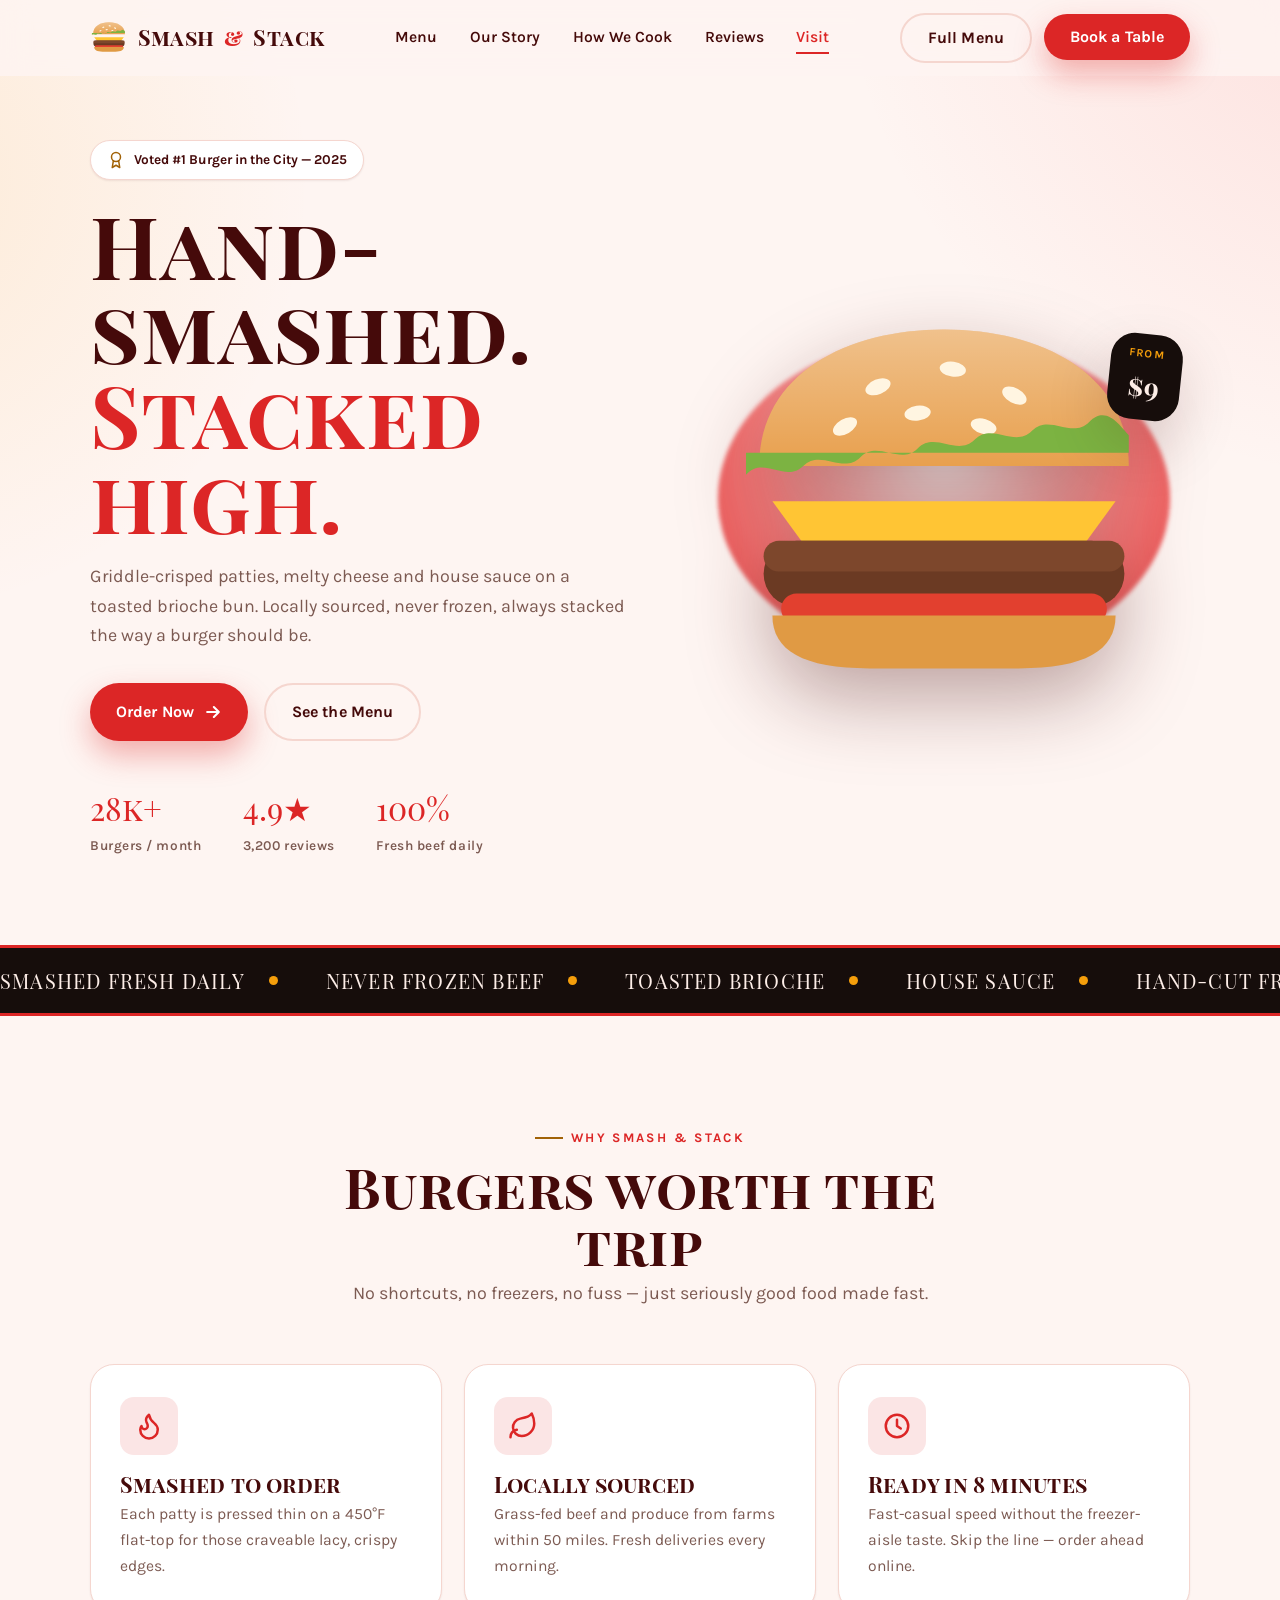
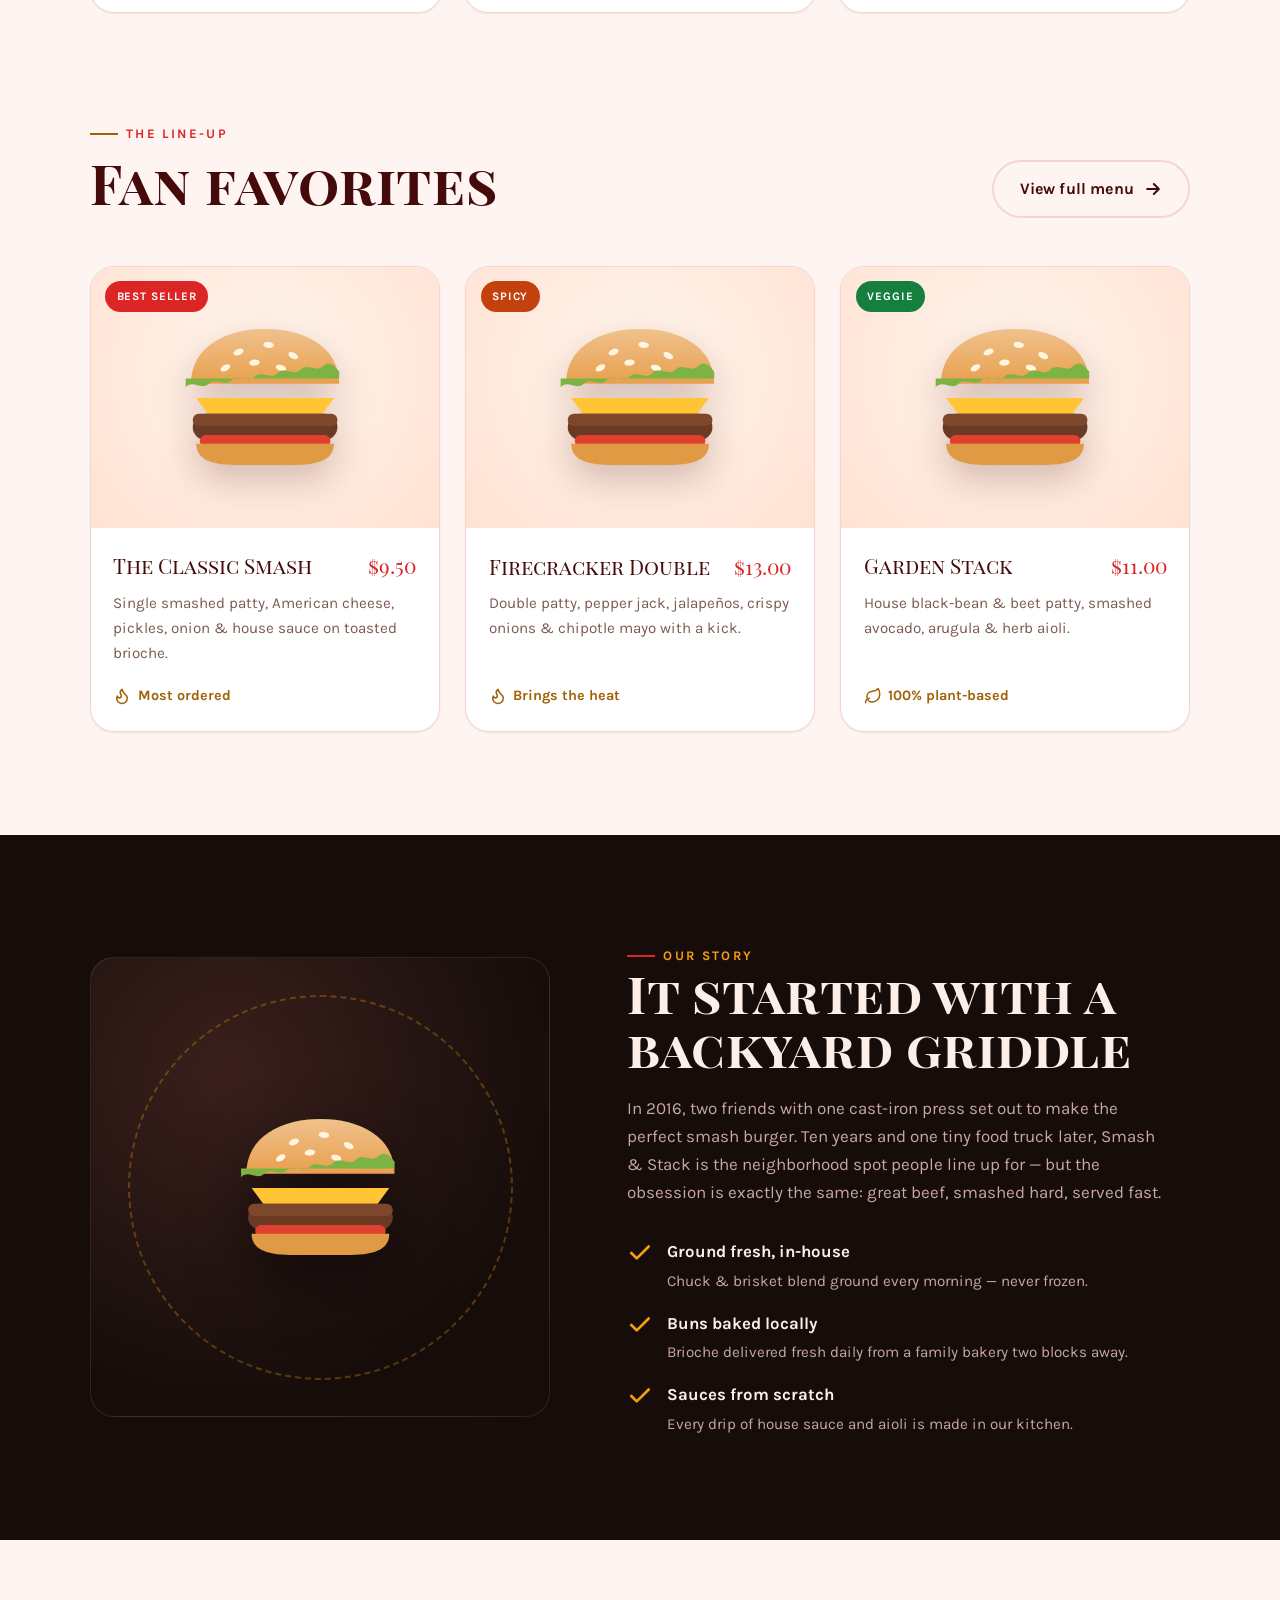
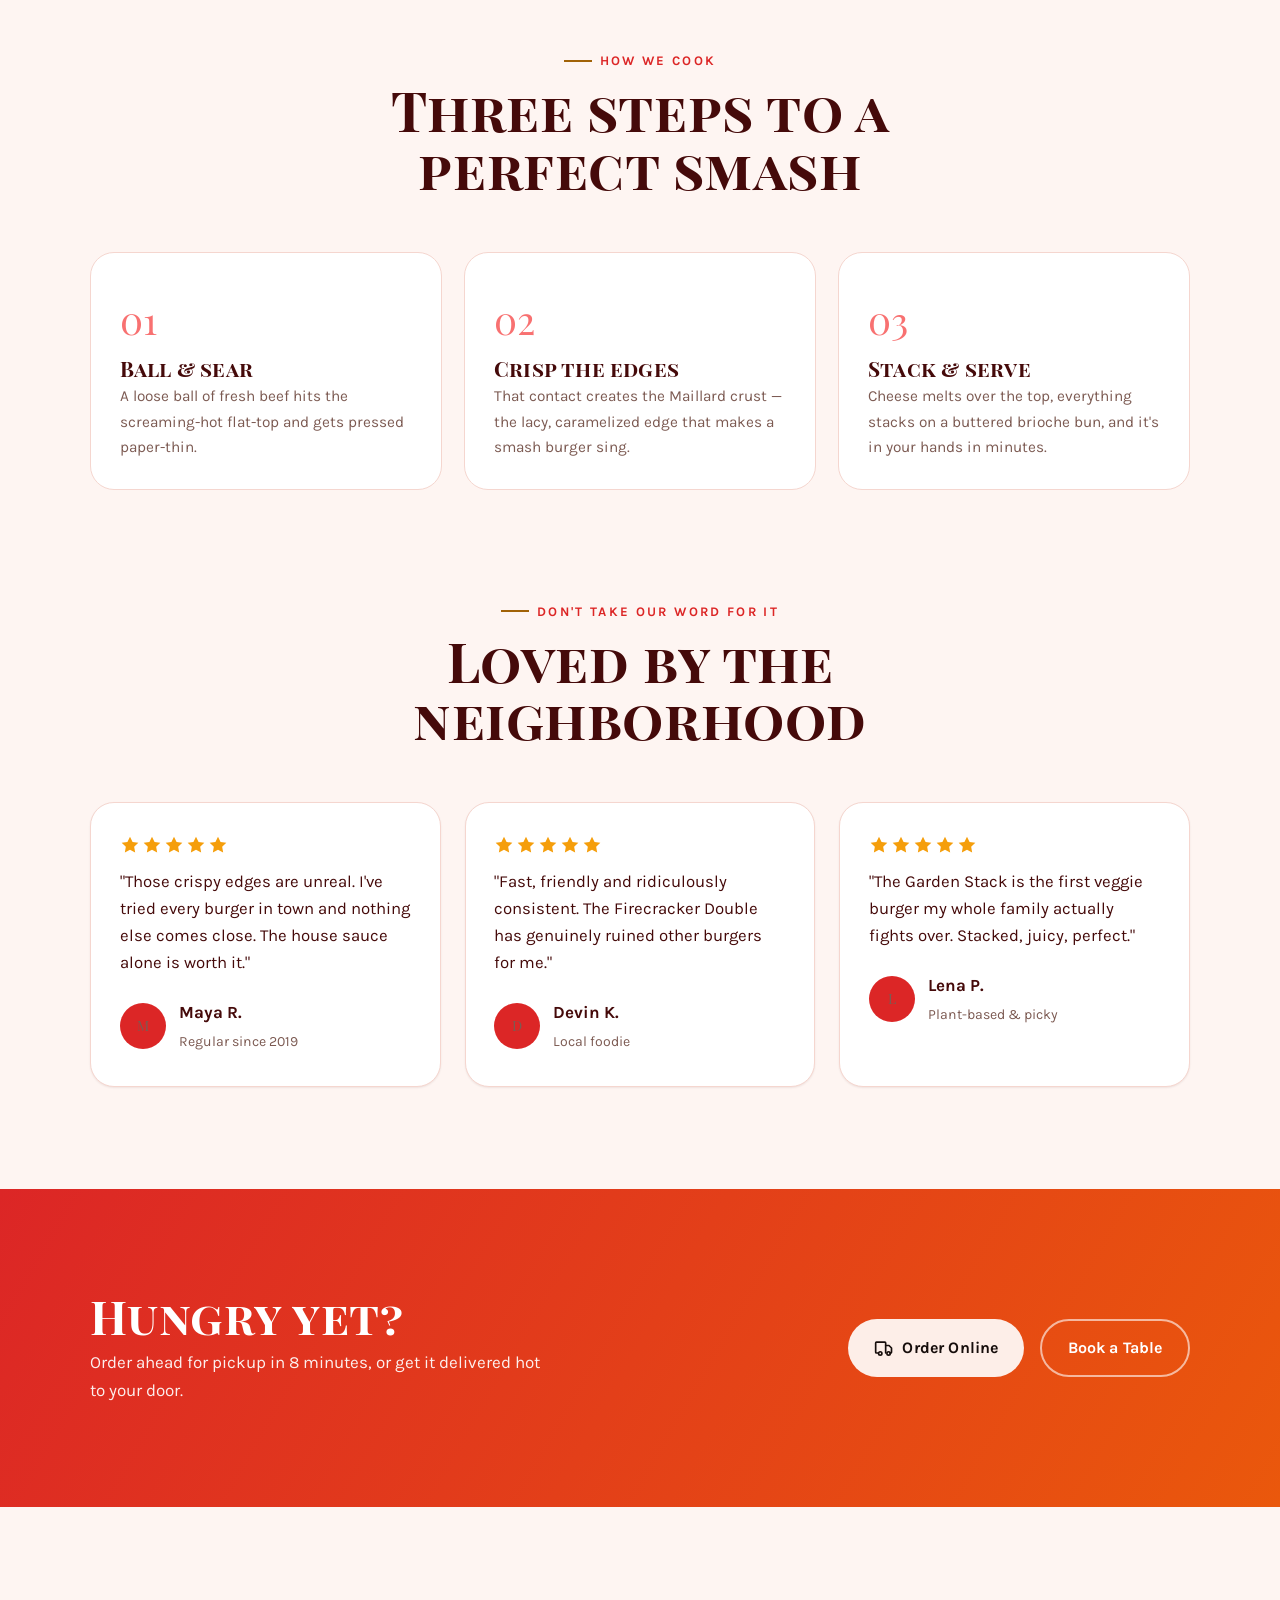
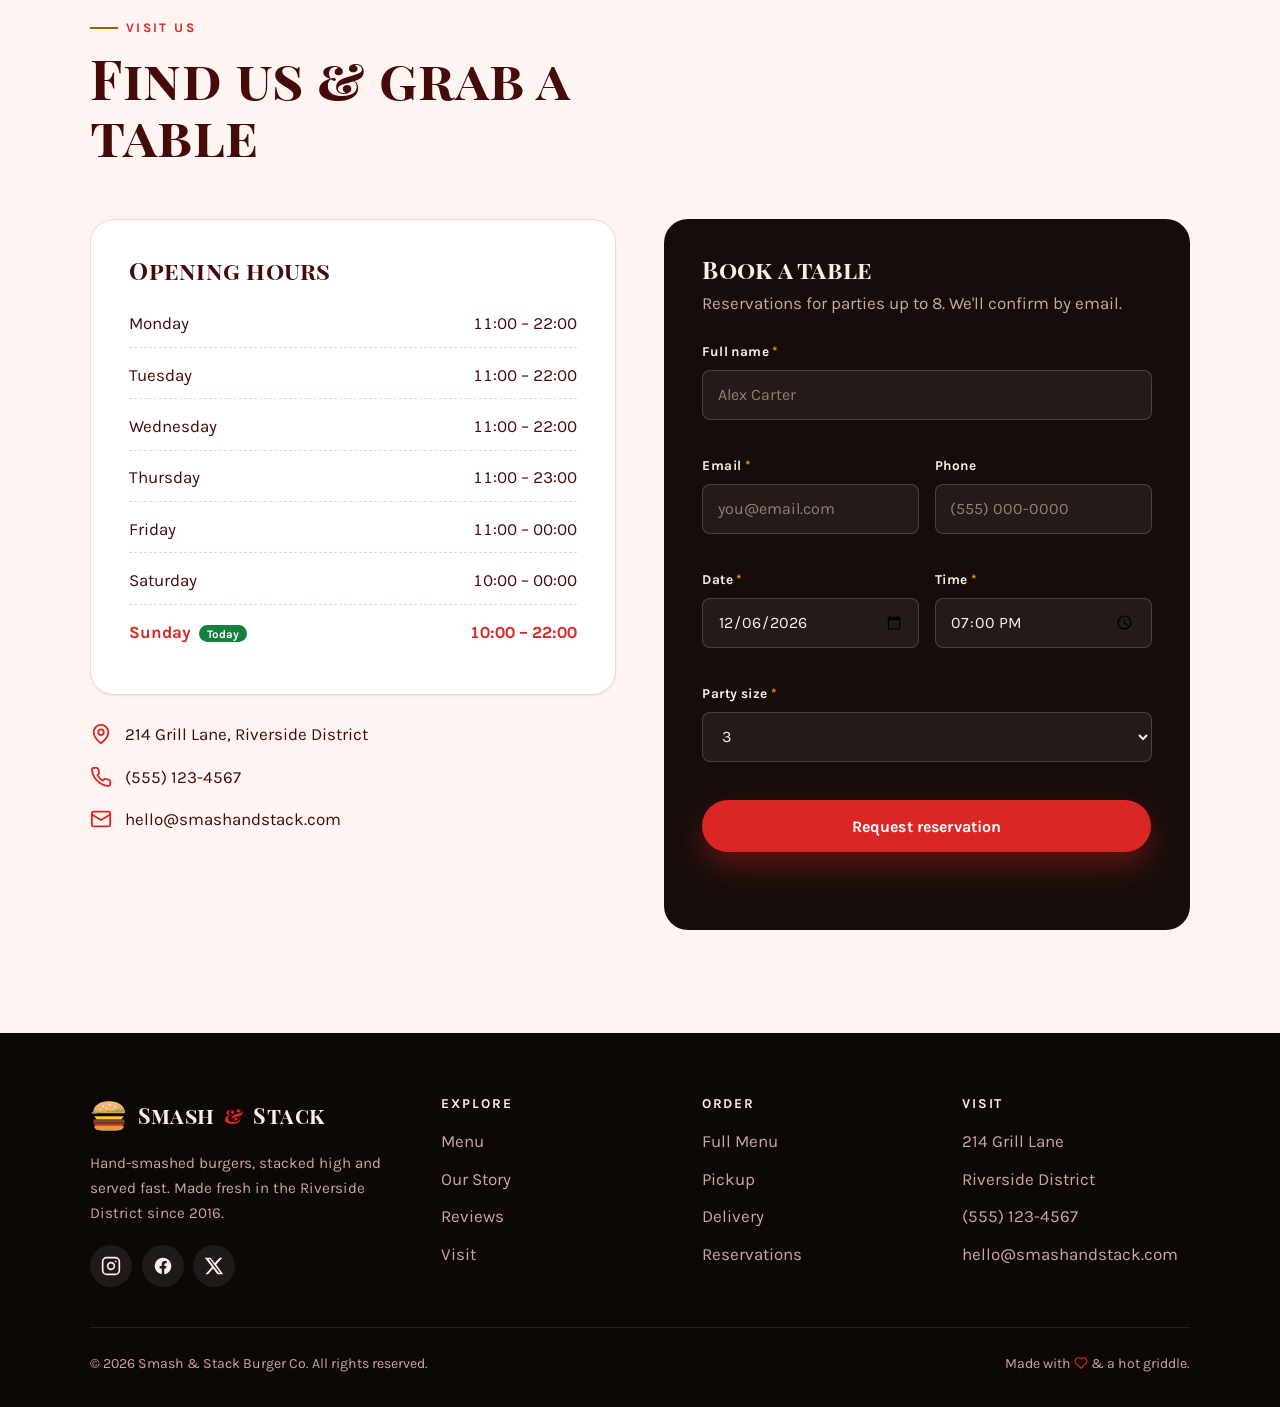
==== index.html @ be22cd57 "deploy: 50b5c3b56fbae78ab4d9f9029c4f235a168f4bf8" ====
<!DOCTYPE html>
<html lang="en">
<head>
  <meta charset="UTF-8" />
  <meta name="viewport" content="width=device-width, initial-scale=1" />
  <title>Smash &amp; Stack — Hand-Smashed Burgers</title>
  <meta name="description" content="Smash &amp; Stack serves hand-smashed, locally-sourced burgers with crispy edges and stacked-high flavor. Dine in, take out, or order online." />
  <meta name="theme-color" content="#dc2626" />

  <!-- Fonts -->
  <link rel="preconnect" href="https://fonts.googleapis.com" />
  <link rel="preconnect" href="https://fonts.gstatic.com" crossorigin />
  <link href="https://fonts.googleapis.com/css2?family=Karla:wght@300;400;500;600;700&family=Playfair+Display+SC:wght@400;700&display=swap" rel="stylesheet" />

  <link rel="stylesheet" href="css/styles.css" />
  <link rel="icon" href="assets/favicon.svg" type="image/svg+xml" />
</head>
<body>
  <a href="#main" class="btn btn-primary" style="position:absolute;left:-999px;top:0;z-index:200" onfocus="this.style.left='1rem';this.style.top='0.5rem'" onblur="this.style.left='-999px'">Skip to content</a>

  <!-- ============================ SVG SPRITE ========================== -->
  <svg width="0" height="0" style="position:absolute" aria-hidden="true" focusable="false">
    <defs>
      <!-- Burger illustration -->
      <symbol id="ic-burger" viewBox="0 0 200 170">
        <!-- top bun -->
        <path d="M16 70 C16 28 56 8 100 8 C144 8 184 28 184 70 Z" fill="#e8a04e"/>
        <path d="M16 70 C16 28 56 8 100 8 C144 8 184 28 184 70 Z" fill="url(#bunShine)" opacity=".5"/>
        <!-- sesame -->
        <g fill="#fff5e1">
          <ellipse cx="70" cy="34" rx="6" ry="3.4" transform="rotate(-22 70 34)"/>
          <ellipse cx="104" cy="26" rx="6" ry="3.4" transform="rotate(8 104 26)"/>
          <ellipse cx="132" cy="38" rx="6" ry="3.4" transform="rotate(28 132 38)"/>
          <ellipse cx="88" cy="46" rx="6" ry="3.4" transform="rotate(-8 88 46)"/>
          <ellipse cx="118" cy="52" rx="6" ry="3.4" transform="rotate(16 118 52)"/>
          <ellipse cx="55" cy="52" rx="6" ry="3.4" transform="rotate(-30 55 52)"/>
        </g>
        <!-- lettuce -->
        <path d="M10 74c8-9 18 4 26-4s18 4 26-4 18 4 26-4 18 4 26-4 18 4 26-4 18 4 26-4 14 2 18 6v8H10Z" fill="#7cb342"/>
        <!-- cheese -->
        <path d="M22 86h156l-16 22c-3 4-7 6-12 6H50c-5 0-9-2-12-6Z" fill="#ffc534"/>
        <path d="M40 110l10 16M150 110l-8 14M96 112l2 16" stroke="#f5a623" stroke-width="3" stroke-linecap="round" fill="none" opacity=".55"/>
        <!-- patty -->
        <rect x="18" y="104" width="164" height="30" rx="15" fill="#6b3a23"/>
        <rect x="18" y="104" width="164" height="14" rx="7" fill="#7d472c"/>
        <!-- tomato -->
        <rect x="26" y="128" width="148" height="14" rx="7" fill="#e2402f"/>
        <!-- bottom bun -->
        <path d="M22 138h156c0 16-14 24-44 24H66c-30 0-44-8-44-24Z" fill="#e09a44"/>
      </symbol>

      <linearGradient id="bunShine" x1="0" y1="0" x2="0" y2="1">
        <stop offset="0" stop-color="#fff" stop-opacity=".7"/>
        <stop offset="1" stop-color="#fff" stop-opacity="0"/>
      </linearGradient>

      <!-- Icons (stroke, 24px) -->
      <symbol id="i-flame" viewBox="0 0 24 24" fill="none" stroke="currentColor" stroke-width="2" stroke-linecap="round" stroke-linejoin="round"><path d="M8.5 14.5A2.5 2.5 0 0 0 11 12c0-1.38-.5-2-1-3-1.072-2.143-.224-4.054 2-6 .5 2.5 2 4.9 4 6.5 2 1.6 3 3.5 3 5.5a7 7 0 1 1-14 0c0-1.153.433-2.294 1-3a2.5 2.5 0 0 0 2.5 2.5z"/></symbol>
      <symbol id="i-leaf" viewBox="0 0 24 24" fill="none" stroke="currentColor" stroke-width="2" stroke-linecap="round" stroke-linejoin="round"><path d="M11 20A7 7 0 0 1 9.8 6.1C15.5 5 17 4.48 19 2c1 2 2 4.18 2 8 0 5.5-4.78 10-10 10Z"/><path d="M2 21c0-3 1.85-5.36 5.08-6"/></symbol>
      <symbol id="i-clock" viewBox="0 0 24 24" fill="none" stroke="currentColor" stroke-width="2" stroke-linecap="round" stroke-linejoin="round"><circle cx="12" cy="12" r="9"/><path d="M12 7v5l3 2"/></symbol>
      <symbol id="i-truck" viewBox="0 0 24 24" fill="none" stroke="currentColor" stroke-width="2" stroke-linecap="round" stroke-linejoin="round"><path d="M14 18V6a1 1 0 0 0-1-1H3a1 1 0 0 0-1 1v11a1 1 0 0 0 1 1h2"/><path d="M14 9h4l3 3v5a1 1 0 0 1-1 1h-1"/><circle cx="7.5" cy="18.5" r="2"/><circle cx="17.5" cy="18.5" r="2"/></symbol>
      <symbol id="i-star" viewBox="0 0 24 24" fill="currentColor"><path d="m12 2 3.09 6.26L22 9.27l-5 4.87 1.18 6.88L12 17.77l-6.18 3.25L7 14.14 2 9.27l6.91-1.01z"/></symbol>
      <symbol id="i-check" viewBox="0 0 24 24" fill="none" stroke="currentColor" stroke-width="2.5" stroke-linecap="round" stroke-linejoin="round"><path d="M20 6 9 17l-5-5"/></symbol>
      <symbol id="i-arrow" viewBox="0 0 24 24" fill="none" stroke="currentColor" stroke-width="2.5" stroke-linecap="round" stroke-linejoin="round"><path d="M5 12h14M13 6l6 6-6 6"/></symbol>
      <symbol id="i-pin" viewBox="0 0 24 24" fill="none" stroke="currentColor" stroke-width="2" stroke-linecap="round" stroke-linejoin="round"><path d="M20 10c0 6-8 12-8 12s-8-6-8-12a8 8 0 0 1 16 0Z"/><circle cx="12" cy="10" r="3"/></symbol>
      <symbol id="i-phone" viewBox="0 0 24 24" fill="none" stroke="currentColor" stroke-width="2" stroke-linecap="round" stroke-linejoin="round"><path d="M22 16.92v3a2 2 0 0 1-2.18 2 19.79 19.79 0 0 1-8.63-3.07 19.5 19.5 0 0 1-6-6 19.79 19.79 0 0 1-3.07-8.67A2 2 0 0 1 4.11 2h3a2 2 0 0 1 2 1.72c.13.96.36 1.9.7 2.81a2 2 0 0 1-.45 2.11L8.09 9.91a16 16 0 0 0 6 6l1.27-1.27a2 2 0 0 1 2.11-.45c.91.34 1.85.57 2.81.7A2 2 0 0 1 22 16.92Z"/></symbol>
      <symbol id="i-mail" viewBox="0 0 24 24" fill="none" stroke="currentColor" stroke-width="2" stroke-linecap="round" stroke-linejoin="round"><rect x="2" y="4" width="20" height="16" rx="2"/><path d="m22 7-10 6L2 7"/></symbol>
      <symbol id="i-menu" viewBox="0 0 24 24" fill="none" stroke="currentColor" stroke-width="2.2" stroke-linecap="round"><path d="M4 6h16M4 12h16M4 18h16"/></symbol>
      <symbol id="i-close" viewBox="0 0 24 24" fill="none" stroke="currentColor" stroke-width="2.2" stroke-linecap="round"><path d="M6 6l12 12M18 6 6 18"/></symbol>
      <symbol id="i-award" viewBox="0 0 24 24" fill="none" stroke="currentColor" stroke-width="2" stroke-linecap="round" stroke-linejoin="round"><circle cx="12" cy="8" r="6"/><path d="M15.477 12.89 17 22l-5-3-5 3 1.523-9.11"/></symbol>
      <symbol id="i-heart" viewBox="0 0 24 24" fill="none" stroke="currentColor" stroke-width="2" stroke-linecap="round" stroke-linejoin="round"><path d="M19 14c1.49-1.46 3-3.21 3-5.5A5.5 5.5 0 0 0 16.5 3c-1.76 0-3 .5-4.5 2-1.5-1.5-2.74-2-4.5-2A5.5 5.5 0 0 0 2 8.5c0 2.3 1.5 4.05 3 5.5l7 7Z"/></symbol>
      <symbol id="i-ig" viewBox="0 0 24 24" fill="none" stroke="currentColor" stroke-width="2" stroke-linecap="round" stroke-linejoin="round"><rect x="2" y="2" width="20" height="20" rx="5"/><circle cx="12" cy="12" r="4"/><path d="M17.5 6.5h.01"/></symbol>
      <symbol id="i-fb" viewBox="0 0 24 24" fill="currentColor"><path d="M22 12a10 10 0 1 0-11.5 9.9v-7H8v-2.9h2.5V9.8c0-2.5 1.5-3.9 3.8-3.9 1.1 0 2.2.2 2.2.2v2.5h-1.3c-1.2 0-1.6.8-1.6 1.6v1.9H16l-.4 2.9h-2.1v7A10 10 0 0 0 22 12Z"/></symbol>
      <symbol id="i-x" viewBox="0 0 24 24" fill="currentColor"><path d="M18.9 2H22l-7.3 8.3L23 22h-6.8l-5.3-6.9L4.8 22H1.7l7.8-8.9L1 2h7l4.8 6.3Zm-1.2 18h1.7L7.4 3.8H5.6Z"/></symbol>
    </defs>
  </svg>

  <!-- ============================== NAV ============================== -->
  <header class="nav" id="nav">
    <div class="container nav__inner">
      <a class="brand" href="index.html" aria-label="Smash and Stack home">
        <svg class="brand__mark" aria-hidden="true"><use href="#ic-burger"/></svg>
        Smash<b>&amp;</b>Stack
      </a>

      <nav class="nav__links" id="navLinks" aria-label="Primary">
        <a href="#menu">Menu</a>
        <a href="#about">Our Story</a>
        <a href="#how">How We Cook</a>
        <a href="#reviews">Reviews</a>
        <a href="#visit">Visit</a>
      </nav>

      <div class="nav__cta">
        <a href="menu.html" class="btn btn-ghost">Full Menu</a>
        <a href="#reserve" class="btn btn-primary">Book a Table</a>
        <button class="nav__toggle" id="navToggle" aria-label="Open menu" aria-expanded="false" aria-controls="navLinks">
          <svg aria-hidden="true"><use href="#i-menu" id="toggleIcon"/></svg>
        </button>
      </div>
    </div>
  </header>

  <main id="main">
    <!-- ============================ HERO ============================ -->
    <section class="hero">
      <div class="container hero__grid">
        <div class="hero__copy">
          <span class="hero__badge"><svg aria-hidden="true"><use href="#i-award"/></svg> Voted #1 Burger in the City — 2025</span>
          <h1>Hand-smashed.<br /><span class="flame">Stacked high.</span></h1>
          <p class="lead">Griddle-crisped patties, melty cheese and house sauce on a toasted brioche bun. Locally sourced, never frozen, always stacked the way a burger should be.</p>
          <div class="hero__actions">
            <a href="menu.html" class="btn btn-primary">Order Now <svg aria-hidden="true"><use href="#i-arrow"/></svg></a>
            <a href="#menu" class="btn btn-ghost">See the Menu</a>
          </div>
          <div class="hero__stats">
            <div><div class="stat__num">28k+</div><div class="stat__label">Burgers / month</div></div>
            <div><div class="stat__num">4.9★</div><div class="stat__label">3,200 reviews</div></div>
            <div><div class="stat__num">100%</div><div class="stat__label">Fresh beef daily</div></div>
          </div>
        </div>

        <div class="hero__art">
          <div class="disc" aria-hidden="true"></div>
          <svg class="burger" viewBox="0 0 200 170" role="img" aria-label="The Smash &amp; Stack signature double burger"><use href="#ic-burger"/></svg>
          <div class="price-tag" aria-hidden="true"><small>FROM</small><b>$9</b></div>
        </div>
      </div>
    </section>

    <!-- =========================== MARQUEE ========================== -->
    <div class="marquee" aria-hidden="true">
      <div class="marquee__track">
        <span>SMASHED FRESH DAILY</span><span>NEVER FROZEN BEEF</span><span>TOASTED BRIOCHE</span><span>HOUSE SAUCE</span><span>HAND-CUT FRIES</span>
        <span>SMASHED FRESH DAILY</span><span>NEVER FROZEN BEEF</span><span>TOASTED BRIOCHE</span><span>HOUSE SAUCE</span><span>HAND-CUT FRIES</span>
      </div>
    </div>

    <!-- =========================== FEATURES ========================= -->
    <section class="section">
      <div class="container">
        <div class="section-head center reveal">
          <span class="eyebrow">Why Smash &amp; Stack</span>
          <h2 class="section-title">Burgers worth the trip</h2>
          <p class="lead">No shortcuts, no freezers, no fuss — just seriously good food made fast.</p>
        </div>
        <div class="features__grid">
          <article class="feature reveal">
            <div class="feature__icon"><svg aria-hidden="true"><use href="#i-flame"/></svg></div>
            <h3>Smashed to order</h3>
            <p>Each patty is pressed thin on a 450°F flat-top for those craveable lacy, crispy edges.</p>
          </article>
          <article class="feature reveal">
            <div class="feature__icon"><svg aria-hidden="true"><use href="#i-leaf"/></svg></div>
            <h3>Locally sourced</h3>
            <p>Grass-fed beef and produce from farms within 50 miles. Fresh deliveries every morning.</p>
          </article>
          <article class="feature reveal">
            <div class="feature__icon"><svg aria-hidden="true"><use href="#i-clock"/></svg></div>
            <h3>Ready in 8 minutes</h3>
            <p>Fast-casual speed without the freezer-aisle taste. Skip the line — order ahead online.</p>
          </article>
        </div>
      </div>
    </section>

    <!-- ========================= MENU PREVIEW ======================= -->
    <section class="section" id="menu" style="padding-top:0">
      <div class="container">
        <div class="menu-preview__head reveal">
          <div>
            <span class="eyebrow">The Line-up</span>
            <h2 class="section-title">Fan favorites</h2>
          </div>
          <a href="menu.html" class="btn btn-ghost">View full menu <svg aria-hidden="true"><use href="#i-arrow"/></svg></a>
        </div>

        <div class="menu-grid">
          <article class="card reveal">
            <div class="card__media"><span class="card__tag">Best Seller</span><svg class="burger" aria-hidden="true"><use href="#ic-burger"/></svg></div>
            <div class="card__body">
              <div class="card__row"><span class="card__name">The Classic Smash</span><span class="card__price">$9.50</span></div>
              <p class="card__desc">Single smashed patty, American cheese, pickles, onion &amp; house sauce on toasted brioche.</p>
              <div class="card__foot"><svg aria-hidden="true"><use href="#i-flame"/></svg> Most ordered</div>
            </div>
          </article>

          <article class="card reveal">
            <div class="card__media"><span class="card__tag spicy">Spicy</span><svg class="burger" aria-hidden="true"><use href="#ic-burger"/></svg></div>
            <div class="card__body">
              <div class="card__row"><span class="card__name">Firecracker Double</span><span class="card__price">$13.00</span></div>
              <p class="card__desc">Double patty, pepper jack, jalapeños, crispy onions &amp; chipotle mayo with a kick.</p>
              <div class="card__foot"><svg aria-hidden="true"><use href="#i-flame"/></svg> Brings the heat</div>
            </div>
          </article>

          <article class="card reveal">
            <div class="card__media"><span class="card__tag veg">Veggie</span><svg class="burger" aria-hidden="true"><use href="#ic-burger"/></svg></div>
            <div class="card__body">
              <div class="card__row"><span class="card__name">Garden Stack</span><span class="card__price">$11.00</span></div>
              <p class="card__desc">House black-bean &amp; beet patty, smashed avocado, arugula &amp; herb aioli.</p>
              <div class="card__foot"><svg aria-hidden="true"><use href="#i-leaf"/></svg> 100% plant-based</div>
            </div>
          </article>
        </div>
      </div>
    </section>

    <!-- ============================ ABOUT =========================== -->
    <section class="section about" id="about">
      <div class="container about__grid">
        <div class="about__visual reveal" aria-hidden="true">
          <div class="ring"></div>
          <svg class="burger"><use href="#ic-burger"/></svg>
        </div>
        <div class="reveal">
          <span class="eyebrow">Our Story</span>
          <h2>It started with a backyard griddle</h2>
          <p>In 2016, two friends with one cast-iron press set out to make the perfect smash burger. Ten years and one tiny food truck later, Smash &amp; Stack is the neighborhood spot people line up for — but the obsession is exactly the same: great beef, smashed hard, served fast.</p>
          <ul class="about__points">
            <li><svg aria-hidden="true"><use href="#i-check"/></svg><div><b>Ground fresh, in-house</b><span>Chuck &amp; brisket blend ground every morning — never frozen.</span></div></li>
            <li><svg aria-hidden="true"><use href="#i-check"/></svg><div><b>Buns baked locally</b><span>Brioche delivered fresh daily from a family bakery two blocks away.</span></div></li>
            <li><svg aria-hidden="true"><use href="#i-check"/></svg><div><b>Sauces from scratch</b><span>Every drip of house sauce and aioli is made in our kitchen.</span></div></li>
          </ul>
        </div>
      </div>
    </section>

    <!-- ============================= HOW ============================ -->
    <section class="section" id="how">
      <div class="container">
        <div class="section-head center reveal">
          <span class="eyebrow">How We Cook</span>
          <h2 class="section-title">Three steps to a perfect smash</h2>
        </div>
        <div class="steps">
          <article class="step reveal"><h3>Ball &amp; sear</h3><p>A loose ball of fresh beef hits the screaming-hot flat-top and gets pressed paper-thin.</p></article>
          <article class="step reveal"><h3>Crisp the edges</h3><p>That contact creates the Maillard crust — the lacy, caramelized edge that makes a smash burger sing.</p></article>
          <article class="step reveal"><h3>Stack &amp; serve</h3><p>Cheese melts over the top, everything stacks on a buttered brioche bun, and it's in your hands in minutes.</p></article>
        </div>
      </div>
    </section>

    <!-- ========================= TESTIMONIALS ======================= -->
    <section class="section" id="reviews" style="padding-top:0">
      <div class="container">
        <div class="section-head center reveal">
          <span class="eyebrow">Don't take our word for it</span>
          <h2 class="section-title">Loved by the neighborhood</h2>
        </div>
        <div class="testi-grid">
          <figure class="testi reveal">
            <div class="testi__stars" aria-label="5 out of 5 stars"><svg aria-hidden="true"><use href="#i-star"/></svg><svg aria-hidden="true"><use href="#i-star"/></svg><svg aria-hidden="true"><use href="#i-star"/></svg><svg aria-hidden="true"><use href="#i-star"/></svg><svg aria-hidden="true"><use href="#i-star"/></svg></div>
            <blockquote>"Those crispy edges are unreal. I've tried every burger in town and nothing else comes close. The house sauce alone is worth it."</blockquote>
            <figcaption class="testi__by"><span class="testi__avatar">M</span><div><b>Maya R.</b><span>Regular since 2019</span></div></figcaption>
          </figure>
          <figure class="testi reveal">
            <div class="testi__stars" aria-label="5 out of 5 stars"><svg aria-hidden="true"><use href="#i-star"/></svg><svg aria-hidden="true"><use href="#i-star"/></svg><svg aria-hidden="true"><use href="#i-star"/></svg><svg aria-hidden="true"><use href="#i-star"/></svg><svg aria-hidden="true"><use href="#i-star"/></svg></div>
            <blockquote>"Fast, friendly and ridiculously consistent. The Firecracker Double has genuinely ruined other burgers for me."</blockquote>
            <figcaption class="testi__by"><span class="testi__avatar">D</span><div><b>Devin K.</b><span>Local foodie</span></div></figcaption>
          </figure>
          <figure class="testi reveal">
            <div class="testi__stars" aria-label="5 out of 5 stars"><svg aria-hidden="true"><use href="#i-star"/></svg><svg aria-hidden="true"><use href="#i-star"/></svg><svg aria-hidden="true"><use href="#i-star"/></svg><svg aria-hidden="true"><use href="#i-star"/></svg><svg aria-hidden="true"><use href="#i-star"/></svg></div>
            <blockquote>"The Garden Stack is the first veggie burger my whole family actually fights over. Stacked, juicy, perfect."</blockquote>
            <figcaption class="testi__by"><span class="testi__avatar">L</span><div><b>Lena P.</b><span>Plant-based &amp; picky</span></div></figcaption>
          </figure>
        </div>
      </div>
    </section>

    <!-- =========================== CTA BAND ========================= -->
    <section class="section cta-band">
      <div class="container cta-band__inner">
        <div>
          <h2>Hungry yet?</h2>
          <p>Order ahead for pickup in 8 minutes, or get it delivered hot to your door.</p>
        </div>
        <div style="display:flex;gap:1rem;flex-wrap:wrap">
          <a href="menu.html" class="btn btn-light"><svg aria-hidden="true"><use href="#i-truck"/></svg> Order Online</a>
          <a href="#reserve" class="btn btn-ghost" style="color:#fff;border-color:rgba(255,255,255,.6)">Book a Table</a>
        </div>
      </div>
    </section>

    <!-- ======================= VISIT / RESERVE ====================== -->
    <section class="section" id="visit">
      <div class="container">
        <div class="section-head reveal">
          <span class="eyebrow">Visit Us</span>
          <h2 class="section-title">Find us &amp; grab a table</h2>
        </div>

        <div class="visit__grid">
          <div class="reveal">
            <div class="hours-card">
              <h3>Opening hours</h3>
              <ul class="hours" id="hours">
                <li data-day="1"><span>Monday</span><span>11:00 – 22:00</span></li>
                <li data-day="2"><span>Tuesday</span><span>11:00 – 22:00</span></li>
                <li data-day="3"><span>Wednesday</span><span>11:00 – 22:00</span></li>
                <li data-day="4"><span>Thursday</span><span>11:00 – 23:00</span></li>
                <li data-day="5"><span>Friday</span><span>11:00 – 00:00</span></li>
                <li data-day="6"><span>Saturday</span><span>10:00 – 00:00</span></li>
                <li data-day="0"><span>Sunday</span><span>10:00 – 22:00</span></li>
              </ul>
            </div>
            <ul class="contact-list">
              <li><svg aria-hidden="true"><use href="#i-pin"/></svg> 214 Grill Lane, Riverside District</li>
              <li><svg aria-hidden="true"><use href="#i-phone"/></svg> <a href="tel:+15551234567">(555) 123-4567</a></li>
              <li><svg aria-hidden="true"><use href="#i-mail"/></svg> <a href="mailto:hello@smashandstack.com">hello@smashandstack.com</a></li>
            </ul>
          </div>

          <div class="reveal">
            <form class="reserve" id="reserve" novalidate>
              <h3>Book a table</h3>
              <p class="sub">Reservations for parties up to 8. We'll confirm by email.</p>
              <div class="form-grid">
                <div class="field full">
                  <label for="r-name">Full name <span class="req">*</span></label>
                  <input type="text" id="r-name" name="name" autocomplete="name" required placeholder="Alex Carter" />
                  <span class="error-msg" data-for="r-name"></span>
                </div>
                <div class="field">
                  <label for="r-email">Email <span class="req">*</span></label>
                  <input type="email" id="r-email" name="email" autocomplete="email" required placeholder="you@email.com" />
                  <span class="error-msg" data-for="r-email"></span>
                </div>
                <div class="field">
                  <label for="r-phone">Phone</label>
                  <input type="tel" id="r-phone" name="phone" autocomplete="tel" placeholder="(555) 000-0000" />
                  <span class="error-msg" data-for="r-phone"></span>
                </div>
                <div class="field">
                  <label for="r-date">Date <span class="req">*</span></label>
                  <input type="date" id="r-date" name="date" required />
                  <span class="error-msg" data-for="r-date"></span>
                </div>
                <div class="field">
                  <label for="r-time">Time <span class="req">*</span></label>
                  <input type="time" id="r-time" name="time" required value="19:00" />
                  <span class="error-msg" data-for="r-time"></span>
                </div>
                <div class="field full">
                  <label for="r-guests">Party size <span class="req">*</span></label>
                  <select id="r-guests" name="guests" required>
                    <option value="">Select…</option>
                    <option>1</option><option>2</option><option selected>3</option><option>4</option>
                    <option>5</option><option>6</option><option>7</option><option>8</option>
                  </select>
                  <span class="error-msg" data-for="r-guests"></span>
                </div>
              </div>
              <button type="submit" class="btn btn-primary btn-block" style="margin-top:1.2rem">Request reservation</button>
              <p class="form-status" id="formStatus" role="status" aria-live="polite"></p>
            </form>
          </div>
        </div>
      </div>
    </section>
  </main>

  <!-- ============================ FOOTER =========================== -->
  <footer class="footer">
    <div class="container">
      <div class="footer__grid">
        <div>
          <span class="brand"><svg class="brand__mark" aria-hidden="true"><use href="#ic-burger"/></svg> Smash<b style="color:var(--color-primary)">&amp;</b>Stack</span>
          <p>Hand-smashed burgers, stacked high and served fast. Made fresh in the Riverside District since 2016.</p>
          <div class="socials">
            <a href="#" aria-label="Instagram"><svg aria-hidden="true"><use href="#i-ig"/></svg></a>
            <a href="#" aria-label="Facebook"><svg aria-hidden="true"><use href="#i-fb"/></svg></a>
            <a href="#" aria-label="X"><svg aria-hidden="true"><use href="#i-x"/></svg></a>
          </div>
        </div>
        <div>
          <h4>Explore</h4>
          <ul>
            <li><a href="#menu">Menu</a></li>
            <li><a href="#about">Our Story</a></li>
            <li><a href="#reviews">Reviews</a></li>
            <li><a href="#visit">Visit</a></li>
          </ul>
        </div>
        <div>
          <h4>Order</h4>
          <ul>
            <li><a href="menu.html">Full Menu</a></li>
            <li><a href="menu.html">Pickup</a></li>
            <li><a href="menu.html">Delivery</a></li>
            <li><a href="#reserve">Reservations</a></li>
          </ul>
        </div>
        <div>
          <h4>Visit</h4>
          <ul>
            <li>214 Grill Lane</li>
            <li>Riverside District</li>
            <li><a href="tel:+15551234567">(555) 123-4567</a></li>
            <li><a href="mailto:hello@smashandstack.com">hello@smashandstack.com</a></li>
          </ul>
        </div>
      </div>
      <div class="footer__bottom">
        <span>© <span id="year"></span> Smash &amp; Stack Burger Co. All rights reserved.</span>
        <span>Made with <svg style="width:14px;height:14px;display:inline;vertical-align:-2px;color:var(--color-primary)" aria-hidden="true"><use href="#i-heart"/></svg> &amp; a hot griddle.</span>
      </div>
    </div>
  </footer>

  <script src="js/main.js"></script>
</body>
</html>
---- css/styles.css ----
/* =========================================================================
   SMASH & STACK — Burger Co.
   Design system: "Vibrant & Block-based"
   Palette: appetizing red + warm gold on warm cream
   Type: Playfair Display SC (display) / Karla (body)
   ========================================================================= */

/* ----------------------------- Design Tokens ---------------------------- */
:root {
  /* Brand color */
  --color-primary: #dc2626;
  --color-primary-600: #b91c1c;
  --color-on-primary: #ffffff;
  --color-secondary: #f87171;
  --color-accent: #a16207;        /* warm gold, AA on cream */
  --color-accent-bright: #f59e0b; /* gold for dark surfaces */

  /* Surfaces */
  --color-background: #fef5f2;
  --color-surface: #ffffff;
  --color-foreground: #450a0a;
  --color-muted: #f3ece9;
  --color-muted-foreground: #7c5a52;
  --color-border: #f5d6cf;

  /* Char / dark band */
  --color-char: #160d0b;
  --color-char-2: #241413;
  --color-on-char: #fdeee8;
  --color-on-char-muted: #c8a89f;

  /* Status */
  --color-ring: #dc2626;

  /* Type scale */
  --font-display: "Playfair Display SC", Georgia, "Times New Roman", serif;
  --font-body: "Karla", system-ui, -apple-system, "Segoe UI", Roboto, sans-serif;

  /* Spacing rhythm (8pt) */
  --space-1: 0.5rem;
  --space-2: 1rem;
  --space-3: 1.5rem;
  --space-4: 2rem;
  --space-6: 3rem;
  --space-8: 4rem;
  --space-12: 6rem;

  /* Radius */
  --radius-sm: 8px;
  --radius: 14px;
  --radius-lg: 24px;
  --radius-pill: 999px;

  /* Elevation */
  --shadow-sm: 0 1px 2px rgba(69, 10, 10, 0.08);
  --shadow-md: 0 8px 24px rgba(69, 10, 10, 0.12);
  --shadow-lg: 0 24px 60px rgba(69, 10, 10, 0.18);
  --shadow-primary: 0 14px 30px rgba(220, 38, 38, 0.35);

  /* Motion */
  --ease: cubic-bezier(0.22, 1, 0.36, 1);
  --dur: 240ms;

  --container: 1180px;
  --nav-h: 76px;
}

/* ------------------------------- Reset ---------------------------------- */
*,
*::before,
*::after { box-sizing: border-box; }

* { margin: 0; }

html {
  scroll-behavior: smooth;
  scroll-padding-top: var(--nav-h);
  -webkit-text-size-adjust: 100%;
}

body {
  font-family: var(--font-body);
  font-size: 17px;
  line-height: 1.65;
  color: var(--color-foreground);
  background-color: var(--color-background);
  background-image:
    radial-gradient(60rem 60rem at 110% -10%, rgba(248, 113, 113, 0.18), transparent 60%),
    radial-gradient(50rem 50rem at -10% 20%, rgba(245, 158, 11, 0.12), transparent 55%);
  background-attachment: fixed;
  -webkit-font-smoothing: antialiased;
  text-rendering: optimizeLegibility;
  overflow-x: hidden;
}

img, svg { display: block; max-width: 100%; }
svg { height: auto; }

a { color: inherit; text-decoration: none; }

ul { list-style: none; padding: 0; }

button { font-family: inherit; cursor: pointer; border: none; background: none; }

:focus-visible {
  outline: 3px solid var(--color-primary);
  outline-offset: 3px;
  border-radius: 4px;
}

/* ----------------------------- Typography ------------------------------- */
h1, h2, h3, h4 {
  font-family: var(--font-display);
  font-weight: 700;
  line-height: 1.05;
  letter-spacing: 0.01em;
}

.eyebrow {
  display: inline-flex;
  align-items: center;
  gap: 0.5rem;
  font-family: var(--font-body);
  font-weight: 700;
  font-size: 0.82rem;
  letter-spacing: 0.18em;
  text-transform: uppercase;
  color: var(--color-primary);
}
.eyebrow::before {
  content: "";
  width: 28px;
  height: 2px;
  background: var(--color-accent);
  display: inline-block;
}

.section-title {
  font-size: clamp(2.1rem, 5vw, 3.4rem);
  margin: 0.6rem 0 0.4rem;
}

.lead {
  font-size: 1.12rem;
  color: var(--color-muted-foreground);
  max-width: 56ch;
}

/* ------------------------------ Layout ---------------------------------- */
.container {
  width: 100%;
  max-width: var(--container);
  margin-inline: auto;
  padding-inline: clamp(1.1rem, 4vw, 2.5rem);
}

.section { padding-block: clamp(3.5rem, 8vw, 6.5rem); }

.section-head {
  max-width: 640px;
  margin-bottom: clamp(2rem, 5vw, 3.5rem);
}
.section-head.center {
  margin-inline: auto;
  text-align: center;
}
.section-head.center .lead { margin-inline: auto; }

/* ------------------------------ Buttons --------------------------------- */
.btn {
  display: inline-flex;
  align-items: center;
  justify-content: center;
  gap: 0.55rem;
  min-height: 52px;
  padding: 0.85rem 1.6rem;
  border-radius: var(--radius-pill);
  font-weight: 700;
  font-size: 1rem;
  letter-spacing: 0.01em;
  transition: transform var(--dur) var(--ease),
              box-shadow var(--dur) var(--ease),
              background-color var(--dur) var(--ease),
              color var(--dur) var(--ease);
  will-change: transform;
}
.btn svg { width: 20px; height: 20px; }

.btn-primary {
  background: var(--color-primary);
  color: var(--color-on-primary);
  box-shadow: var(--shadow-primary);
}
.btn-primary:hover {
  background: var(--color-primary-600);
  transform: translateY(-3px);
  box-shadow: 0 20px 40px rgba(220, 38, 38, 0.45);
}

.btn-ghost {
  background: transparent;
  color: var(--color-foreground);
  border: 2px solid var(--color-border);
}
.btn-ghost:hover {
  border-color: var(--color-primary);
  color: var(--color-primary);
  transform: translateY(-3px);
}

.btn-light {
  background: var(--color-on-char);
  color: var(--color-char);
}
.btn-light:hover { transform: translateY(-3px); box-shadow: var(--shadow-lg); }

.btn-block { width: 100%; }

/* ------------------------------- Navbar --------------------------------- */
.nav {
  position: sticky;
  top: 0;
  z-index: 100;
  height: var(--nav-h);
  display: flex;
  align-items: center;
  background: color-mix(in srgb, var(--color-background) 82%, transparent);
  backdrop-filter: blur(14px);
  -webkit-backdrop-filter: blur(14px);
  border-bottom: 1px solid transparent;
  transition: border-color var(--dur) var(--ease), box-shadow var(--dur) var(--ease);
}
.nav.scrolled {
  border-bottom-color: var(--color-border);
  box-shadow: var(--shadow-sm);
}
.nav__inner {
  display: flex;
  align-items: center;
  justify-content: space-between;
  gap: 1rem;
  width: 100%;
}
.brand {
  display: inline-flex;
  align-items: center;
  gap: 0.6rem;
  font-family: var(--font-display);
  font-size: 1.35rem;
  font-weight: 700;
  color: var(--color-foreground);
  letter-spacing: 0.02em;
}
.brand__mark {
  width: 38px;
  height: 38px;
  flex: none;
}
.brand b { color: var(--color-primary); }

.nav__links {
  display: flex;
  align-items: center;
  gap: 0.35rem;
}
.nav__links a {
  position: relative;
  padding: 0.55rem 0.85rem;
  font-weight: 600;
  font-size: 0.98rem;
  border-radius: var(--radius-sm);
  color: var(--color-foreground);
  transition: color var(--dur) var(--ease), background-color var(--dur) var(--ease);
}
.nav__links a::after {
  content: "";
  position: absolute;
  left: 0.85rem;
  right: 0.85rem;
  bottom: 0.3rem;
  height: 2px;
  background: var(--color-primary);
  transform: scaleX(0);
  transform-origin: left;
  transition: transform var(--dur) var(--ease);
}
.nav__links a:hover { color: var(--color-primary); }
.nav__links a:hover::after,
.nav__links a.active::after { transform: scaleX(1); }
.nav__links a.active { color: var(--color-primary); }

.nav__cta { display: inline-flex; align-items: center; gap: 0.75rem; }
.nav__cta .btn { min-height: 46px; padding-block: 0.6rem; }

.nav__toggle {
  display: none;
  width: 46px;
  height: 46px;
  border-radius: var(--radius-sm);
  color: var(--color-foreground);
  align-items: center;
  justify-content: center;
}
.nav__toggle svg { width: 26px; height: 26px; }

/* ------------------------------- Hero ----------------------------------- */
.hero {
  position: relative;
  padding-top: clamp(2rem, 6vw, 4rem);
  padding-bottom: clamp(3rem, 7vw, 5.5rem);
  overflow: hidden;
}
.hero__grid {
  display: grid;
  grid-template-columns: 1.05fr 0.95fr;
  align-items: center;
  gap: clamp(2rem, 5vw, 4rem);
}
.hero__badge {
  display: inline-flex;
  align-items: center;
  gap: 0.55rem;
  padding: 0.5rem 1rem;
  background: var(--color-surface);
  border: 1px solid var(--color-border);
  border-radius: var(--radius-pill);
  font-weight: 700;
  font-size: 0.85rem;
  box-shadow: var(--shadow-sm);
  margin-bottom: 1.4rem;
}
.hero__badge svg { width: 18px; height: 18px; color: var(--color-accent); }
.hero h1 {
  font-size: clamp(2.8rem, 8vw, 5.4rem);
  line-height: 0.98;
}
.hero h1 .flame {
  color: var(--color-primary);
  position: relative;
}
.hero p.lead { margin-top: 1.3rem; }
.hero__actions {
  margin-top: 2rem;
  display: flex;
  flex-wrap: wrap;
  gap: 1rem;
}
.hero__stats {
  margin-top: 2.6rem;
  display: flex;
  gap: clamp(1.2rem, 4vw, 2.6rem);
  flex-wrap: wrap;
}
.stat__num {
  font-family: var(--font-display);
  font-size: 2rem;
  color: var(--color-primary);
}
.stat__label {
  font-size: 0.85rem;
  color: var(--color-muted-foreground);
  font-weight: 600;
  letter-spacing: 0.04em;
}

/* Hero burger visual */
.hero__art {
  position: relative;
  display: grid;
  place-items: center;
}
.hero__art .disc {
  position: absolute;
  inset: 6% 4%;
  background: radial-gradient(circle at 50% 35%, #fff 0%, var(--color-secondary) 60%, var(--color-primary) 100%);
  border-radius: 50%;
  filter: blur(2px);
  opacity: 0.9;
  z-index: 0;
  animation: float 7s var(--ease) infinite alternate;
}
.hero__art .burger {
  position: relative;
  z-index: 1;
  width: min(440px, 90%);
  filter: drop-shadow(0 30px 40px rgba(69, 10, 10, 0.35));
  animation: float 6s var(--ease) infinite alternate;
}
.hero__art .price-tag {
  position: absolute;
  z-index: 2;
  top: 6%;
  right: 2%;
  background: var(--color-char);
  color: var(--color-on-char);
  border-radius: var(--radius-lg);
  padding: 0.7rem 1.1rem;
  text-align: center;
  box-shadow: var(--shadow-lg);
  transform: rotate(6deg);
  animation: float 5s var(--ease) infinite alternate-reverse;
}
.price-tag small { display: block; font-size: 0.7rem; letter-spacing: 0.12em; color: var(--color-accent-bright); font-weight: 700; }
.price-tag b { font-family: var(--font-display); font-size: 1.7rem; }

@keyframes float {
  from { transform: translateY(-10px); }
  to { transform: translateY(12px); }
}

/* ------------------------------ Marquee --------------------------------- */
.marquee {
  background: var(--color-char);
  color: var(--color-on-char);
  padding-block: 1rem;
  overflow: hidden;
  border-block: 3px solid var(--color-primary);
}
.marquee__track {
  display: flex;
  gap: 3rem;
  width: max-content;
  animation: scroll-x 26s linear infinite;
}
.marquee__track span {
  font-family: var(--font-display);
  font-size: 1.25rem;
  letter-spacing: 0.06em;
  display: inline-flex;
  align-items: center;
  gap: 1.5rem;
  white-space: nowrap;
}
.marquee__track span::after {
  content: "";
  width: 9px; height: 9px;
  border-radius: 50%;
  background: var(--color-accent-bright);
}
@keyframes scroll-x {
  from { transform: translateX(0); }
  to { transform: translateX(-50%); }
}

/* ------------------------------ Features -------------------------------- */
.features__grid {
  display: grid;
  grid-template-columns: repeat(3, 1fr);
  gap: 1.4rem;
}
.feature {
  background: var(--color-surface);
  border: 1px solid var(--color-border);
  border-radius: var(--radius-lg);
  padding: 2rem 1.8rem;
  box-shadow: var(--shadow-sm);
  transition: transform var(--dur) var(--ease), box-shadow var(--dur) var(--ease), border-color var(--dur) var(--ease);
}
.feature:hover {
  transform: translateY(-6px);
  box-shadow: var(--shadow-md);
  border-color: var(--color-secondary);
}
.feature__icon {
  width: 58px; height: 58px;
  border-radius: var(--radius);
  display: grid;
  place-items: center;
  background: color-mix(in srgb, var(--color-primary) 12%, white);
  color: var(--color-primary);
  margin-bottom: 1.1rem;
}
.feature__icon svg { width: 30px; height: 30px; }
.feature h3 { font-size: 1.35rem; margin-bottom: 0.4rem; }
.feature p { color: var(--color-muted-foreground); font-size: 0.98rem; }

/* ------------------------------ Menu cards ------------------------------ */
.menu-preview__head {
  display: flex;
  align-items: flex-end;
  justify-content: space-between;
  gap: 1.5rem;
  flex-wrap: wrap;
  margin-bottom: clamp(2rem, 5vw, 3rem);
}
.menu-grid {
  display: grid;
  grid-template-columns: repeat(3, 1fr);
  gap: 1.6rem;
}
.card {
  position: relative;
  background: var(--color-surface);
  border: 1px solid var(--color-border);
  border-radius: var(--radius-lg);
  overflow: hidden;
  box-shadow: var(--shadow-sm);
  transition: transform var(--dur) var(--ease), box-shadow var(--dur) var(--ease);
  display: flex;
  flex-direction: column;
}
.card:hover { transform: translateY(-8px); box-shadow: var(--shadow-lg); }
.card__media {
  position: relative;
  aspect-ratio: 4 / 3;
  display: grid;
  place-items: center;
  background:
    radial-gradient(circle at 50% 40%, #fff5ec, #ffe2d3);
  overflow: hidden;
}
.card:hover .card__media svg.burger { transform: scale(1.06) rotate(-2deg); }
.card__media svg.burger {
  width: 76%;
  filter: drop-shadow(0 16px 18px rgba(69, 10, 10, 0.22));
  transition: transform 320ms var(--ease);
}
.card__tag {
  position: absolute;
  top: 0.9rem; left: 0.9rem;
  background: var(--color-primary);
  color: var(--color-on-primary);
  font-size: 0.72rem;
  font-weight: 700;
  letter-spacing: 0.08em;
  text-transform: uppercase;
  padding: 0.35rem 0.7rem;
  border-radius: var(--radius-pill);
}
.card__tag.veg { background: #15803d; }
.card__tag.spicy { background: #c2410c; }
.card__body {
  padding: 1.3rem 1.4rem 1.5rem;
  display: flex;
  flex-direction: column;
  gap: 0.5rem;
  flex: 1;
}
.card__row {
  display: flex;
  align-items: baseline;
  justify-content: space-between;
  gap: 0.75rem;
}
.card__name { font-family: var(--font-display); font-size: 1.3rem; }
.card__price {
  font-family: var(--font-display);
  font-size: 1.3rem;
  color: var(--color-primary);
  font-variant-numeric: tabular-nums;
  white-space: nowrap;
}
.card__desc { color: var(--color-muted-foreground); font-size: 0.95rem; flex: 1; }
.card__foot {
  margin-top: 0.6rem;
  display: flex;
  align-items: center;
  gap: 0.4rem;
  color: var(--color-accent);
  font-weight: 700;
  font-size: 0.9rem;
}
.card__foot svg { width: 18px; height: 18px; }

/* ------------------------------ About ----------------------------------- */
.about {
  background: var(--color-char);
  color: var(--color-on-char);
}
.about__grid {
  display: grid;
  grid-template-columns: 0.9fr 1.1fr;
  gap: clamp(2rem, 6vw, 5rem);
  align-items: center;
}
.about .eyebrow { color: var(--color-accent-bright); }
.about .eyebrow::before { background: var(--color-primary); }
.about h2 { font-size: clamp(2rem, 5vw, 3.2rem); }
.about p { color: var(--color-on-char-muted); margin-top: 1.2rem; max-width: 54ch; }
.about__points {
  margin-top: 2rem;
  display: grid;
  gap: 1rem;
}
.about__points li {
  display: flex;
  gap: 0.85rem;
  align-items: flex-start;
}
.about__points svg {
  flex: none;
  width: 26px; height: 26px;
  color: var(--color-accent-bright);
  margin-top: 2px;
}
.about__points b { display: block; font-size: 1.05rem; }
.about__points span { color: var(--color-on-char-muted); font-size: 0.95rem; }
.about__visual {
  position: relative;
  aspect-ratio: 1 / 1;
  border-radius: var(--radius-lg);
  background:
    radial-gradient(circle at 30% 25%, #3a201c, #160d0b 70%);
  display: grid;
  place-items: center;
  border: 1px solid rgba(253, 238, 232, 0.1);
  overflow: hidden;
}
.about__visual svg.burger { width: 70%; filter: drop-shadow(0 24px 30px rgba(0,0,0,0.5)); }
.about__visual .ring {
  position: absolute;
  inset: 8%;
  border: 2px dashed rgba(245, 158, 11, 0.3);
  border-radius: 50%;
  animation: spin 40s linear infinite;
}
@keyframes spin { to { transform: rotate(360deg); } }

/* ----------------------------- Steps ------------------------------------ */
.steps {
  display: grid;
  grid-template-columns: repeat(3, 1fr);
  gap: 1.4rem;
  counter-reset: step;
}
.step {
  position: relative;
  padding: 2.2rem 1.8rem 1.8rem;
  background: var(--color-surface);
  border: 1px solid var(--color-border);
  border-radius: var(--radius-lg);
}
.step::before {
  counter-increment: step;
  content: "0" counter(step);
  font-family: var(--font-display);
  font-size: 2.4rem;
  color: var(--color-secondary);
  display: block;
  margin-bottom: 0.4rem;
}
.step h3 { font-size: 1.3rem; margin-bottom: 0.3rem; }
.step p { color: var(--color-muted-foreground); font-size: 0.96rem; }

/* --------------------------- Testimonials ------------------------------- */
.testi-grid {
  display: grid;
  grid-template-columns: repeat(3, 1fr);
  gap: 1.5rem;
}
.testi {
  background: var(--color-surface);
  border: 1px solid var(--color-border);
  border-radius: var(--radius-lg);
  padding: 2rem 1.8rem;
  box-shadow: var(--shadow-sm);
}
.testi__stars { display: flex; gap: 2px; color: var(--color-accent-bright); margin-bottom: 0.9rem; }
.testi__stars svg { width: 20px; height: 20px; }
.testi blockquote { font-size: 1.05rem; line-height: 1.6; }
.testi__by {
  display: flex;
  align-items: center;
  gap: 0.8rem;
  margin-top: 1.3rem;
}
.testi__avatar {
  width: 46px; height: 46px;
  border-radius: 50%;
  background: var(--color-primary);
  color: #fff;
  display: grid;
  place-items: center;
  font-family: var(--font-display);
  font-size: 1.1rem;
}
.testi__by b { display: block; }
.testi__by span { color: var(--color-muted-foreground); font-size: 0.88rem; }

/* ------------------------------- CTA band ------------------------------- */
.cta-band {
  background: linear-gradient(120deg, var(--color-primary), #ea580c);
  color: #fff;
}
.cta-band__inner {
  display: flex;
  align-items: center;
  justify-content: space-between;
  gap: 2rem;
  flex-wrap: wrap;
}
.cta-band h2 { font-size: clamp(1.9rem, 4.5vw, 2.9rem); color: #fff; }
.cta-band p { opacity: 0.92; margin-top: 0.5rem; max-width: 46ch; }

/* ------------------------- Locations / Hours ---------------------------- */
.visit__grid {
  display: grid;
  grid-template-columns: 1fr 1fr;
  gap: clamp(1.5rem, 5vw, 3rem);
  align-items: start;
}
.hours-card {
  background: var(--color-surface);
  border: 1px solid var(--color-border);
  border-radius: var(--radius-lg);
  padding: clamp(1.6rem, 4vw, 2.4rem);
  box-shadow: var(--shadow-sm);
}
.hours-card h3 { font-size: 1.5rem; margin-bottom: 1rem; }
.hours {
  display: grid;
  gap: 0.2rem;
}
.hours li {
  display: flex;
  justify-content: space-between;
  padding: 0.6rem 0;
  border-bottom: 1px dashed var(--color-border);
  font-variant-numeric: tabular-nums;
}
.hours li:last-child { border-bottom: none; }
.hours li.today {
  font-weight: 700;
  color: var(--color-primary);
}
.hours li .badge {
  font-size: 0.72rem;
  background: #15803d;
  color: #fff;
  padding: 0.1rem 0.5rem;
  border-radius: var(--radius-pill);
  margin-left: 0.5rem;
}
.contact-list { margin-top: 1.6rem; display: grid; gap: 0.9rem; }
.contact-list li { display: flex; align-items: center; gap: 0.8rem; }
.contact-list svg { width: 22px; height: 22px; color: var(--color-primary); flex: none; }

/* Reservation form */
.reserve {
  background: var(--color-char);
  color: var(--color-on-char);
  border-radius: var(--radius-lg);
  padding: clamp(1.6rem, 4vw, 2.4rem);
}
.reserve h3 { font-size: 1.5rem; margin-bottom: 0.4rem; }
.reserve p.sub { color: var(--color-on-char-muted); margin-bottom: 1.5rem; }
.form-grid { display: grid; grid-template-columns: 1fr 1fr; gap: 1rem; }
.field { display: flex; flex-direction: column; gap: 0.4rem; }
.field.full { grid-column: 1 / -1; }
.field label { font-size: 0.85rem; font-weight: 700; letter-spacing: 0.03em; }
.field label .req { color: var(--color-accent-bright); }
.field input,
.field select {
  font-family: inherit;
  font-size: 1rem;
  min-height: 50px;
  padding: 0.7rem 0.9rem;
  border-radius: var(--radius-sm);
  border: 1px solid rgba(253, 238, 232, 0.18);
  background: rgba(255, 255, 255, 0.06);
  color: var(--color-on-char);
}
.field input::placeholder { color: rgba(200,168,159,0.7); }
.field input:focus,
.field select:focus {
  outline: none;
  border-color: var(--color-accent-bright);
  box-shadow: 0 0 0 3px rgba(245, 158, 11, 0.25);
}
.field select option { color: #160d0b; }
.field .error-msg {
  font-size: 0.8rem;
  color: #fca5a5;
  min-height: 1em;
}
.field[aria-invalid="true"] input,
.field[aria-invalid="true"] select { border-color: #fca5a5; }
.form-status {
  margin-top: 1rem;
  font-weight: 600;
  min-height: 1.4em;
}
.form-status.success { color: #86efac; }

/* ------------------------------- Footer --------------------------------- */
.footer {
  background: #0d0706;
  color: var(--color-on-char-muted);
  padding-block: clamp(2.5rem, 6vw, 4rem) 2rem;
}
.footer__grid {
  display: grid;
  grid-template-columns: 1.4fr 1fr 1fr 1fr;
  gap: 2rem;
}
.footer .brand { color: var(--color-on-char); margin-bottom: 1rem; }
.footer p { font-size: 0.95rem; max-width: 34ch; }
.footer h4 {
  font-family: var(--font-body);
  font-size: 0.85rem;
  letter-spacing: 0.14em;
  text-transform: uppercase;
  color: var(--color-on-char);
  margin-bottom: 1rem;
}
.footer ul { display: grid; gap: 0.6rem; }
.footer ul a { transition: color var(--dur) var(--ease); }
.footer ul a:hover { color: var(--color-accent-bright); }
.socials { display: flex; gap: 0.6rem; margin-top: 1.2rem; }
.socials a {
  width: 42px; height: 42px;
  border-radius: 50%;
  display: grid;
  place-items: center;
  background: rgba(253, 238, 232, 0.08);
  color: var(--color-on-char);
  transition: background-color var(--dur) var(--ease), transform var(--dur) var(--ease);
}
.socials a:hover { background: var(--color-primary); transform: translateY(-3px); }
.socials svg { width: 20px; height: 20px; }
.footer__bottom {
  margin-top: 2.5rem;
  padding-top: 1.5rem;
  border-top: 1px solid rgba(253, 238, 232, 0.1);
  display: flex;
  justify-content: space-between;
  gap: 1rem;
  flex-wrap: wrap;
  font-size: 0.88rem;
}

/* --------------------------- Menu page bits ----------------------------- */
.page-hero {
  padding-block: clamp(2.5rem, 6vw, 4rem);
  text-align: center;
}
.page-hero h1 { font-size: clamp(2.6rem, 7vw, 4.6rem); }
.page-hero p { margin: 1rem auto 0; }

.menu-filters {
  display: flex;
  flex-wrap: wrap;
  gap: 0.6rem;
  justify-content: center;
  margin-bottom: clamp(2rem, 5vw, 3rem);
}
.chip {
  padding: 0.6rem 1.2rem;
  border-radius: var(--radius-pill);
  border: 2px solid var(--color-border);
  background: var(--color-surface);
  font-weight: 700;
  font-size: 0.95rem;
  color: var(--color-foreground);
  transition: all var(--dur) var(--ease);
}
.chip:hover { border-color: var(--color-secondary); transform: translateY(-2px); }
.chip.active { background: var(--color-primary); color: #fff; border-color: var(--color-primary); }

.menu-section { margin-bottom: clamp(2.5rem, 6vw, 4rem); }
.menu-section__title {
  display: flex;
  align-items: center;
  gap: 1rem;
  font-size: clamp(1.6rem, 4vw, 2.4rem);
  margin-bottom: 1.6rem;
}
.menu-section__title::after {
  content: "";
  flex: 1;
  height: 2px;
  background: var(--color-border);
}
.menu-list { display: grid; grid-template-columns: 1fr 1fr; gap: 1.2rem 2.5rem; }
.menu-item {
  display: flex;
  gap: 1rem;
  padding-bottom: 1.1rem;
  border-bottom: 1px dashed var(--color-border);
}
.menu-item__info { flex: 1; }
.menu-item__top {
  display: flex;
  align-items: baseline;
  gap: 0.6rem;
}
.menu-item__name { font-family: var(--font-display); font-size: 1.2rem; }
.menu-item__dots {
  flex: 1;
  border-bottom: 2px dotted var(--color-border);
  transform: translateY(-4px);
}
.menu-item__price {
  font-family: var(--font-display);
  font-size: 1.2rem;
  color: var(--color-primary);
  font-variant-numeric: tabular-nums;
}
.menu-item__desc { color: var(--color-muted-foreground); font-size: 0.92rem; margin-top: 0.2rem; }
.menu-item__badges { display: inline-flex; gap: 0.35rem; margin-left: 0.3rem; }
.diet {
  font-size: 0.62rem;
  font-weight: 800;
  letter-spacing: 0.06em;
  padding: 0.12rem 0.4rem;
  border-radius: 5px;
  vertical-align: middle;
}
.diet.v { background: #dcfce7; color: #15803d; }
.diet.gf { background: #fef9c3; color: #a16207; }
.diet.s { background: #ffedd5; color: #c2410c; }

/* ------------------------------ Reveal ---------------------------------- */
.reveal {
  opacity: 0;
  transform: translateY(28px);
  transition: opacity 0.7s var(--ease), transform 0.7s var(--ease);
}
.reveal.in { opacity: 1; transform: none; }

/* ----------------------------- Responsive ------------------------------- */
@media (max-width: 960px) {
  .hero__grid { grid-template-columns: 1fr; }
  .hero__art { order: -1; max-width: 460px; margin-inline: auto; }
  .features__grid,
  .menu-grid,
  .steps,
  .testi-grid { grid-template-columns: repeat(2, 1fr); }
  .about__grid,
  .visit__grid,
  .footer__grid { grid-template-columns: 1fr; }
  .about__visual { max-width: 420px; }
  .footer__grid { gap: 2.5rem; }
  .menu-list { grid-template-columns: 1fr; }
}

@media (max-width: 760px) {
  .nav__links, .nav__cta .btn-ghost { display: none; }
  .nav__toggle { display: inline-flex; }

  .nav__links.open {
    display: flex;
    position: absolute;
    top: var(--nav-h);
    left: 0;
    right: 0;
    flex-direction: column;
    align-items: stretch;
    gap: 0;
    padding: 0.75rem 1.1rem 1.25rem;
    background: var(--color-background);
    border-bottom: 1px solid var(--color-border);
    box-shadow: var(--shadow-md);
  }
  .nav__links.open a { padding: 0.85rem 0.5rem; font-size: 1.05rem; border-bottom: 1px solid var(--color-border); }
  .nav__links.open a::after { display: none; }
}

@media (max-width: 560px) {
  body { font-size: 16px; }
  .features__grid,
  .menu-grid,
  .steps,
  .testi-grid { grid-template-columns: 1fr; }
  .form-grid { grid-template-columns: 1fr; }
  .hero__actions .btn { flex: 1; }
}

/* ------------------------- Reduced motion ------------------------------- */
@media (prefers-reduced-motion: reduce) {
  *,
  *::before,
  *::after {
    animation-duration: 0.001ms !important;
    animation-iteration-count: 1 !important;
    transition-duration: 0.001ms !important;
    scroll-behavior: auto !important;
  }
  .reveal { opacity: 1; transform: none; }
}
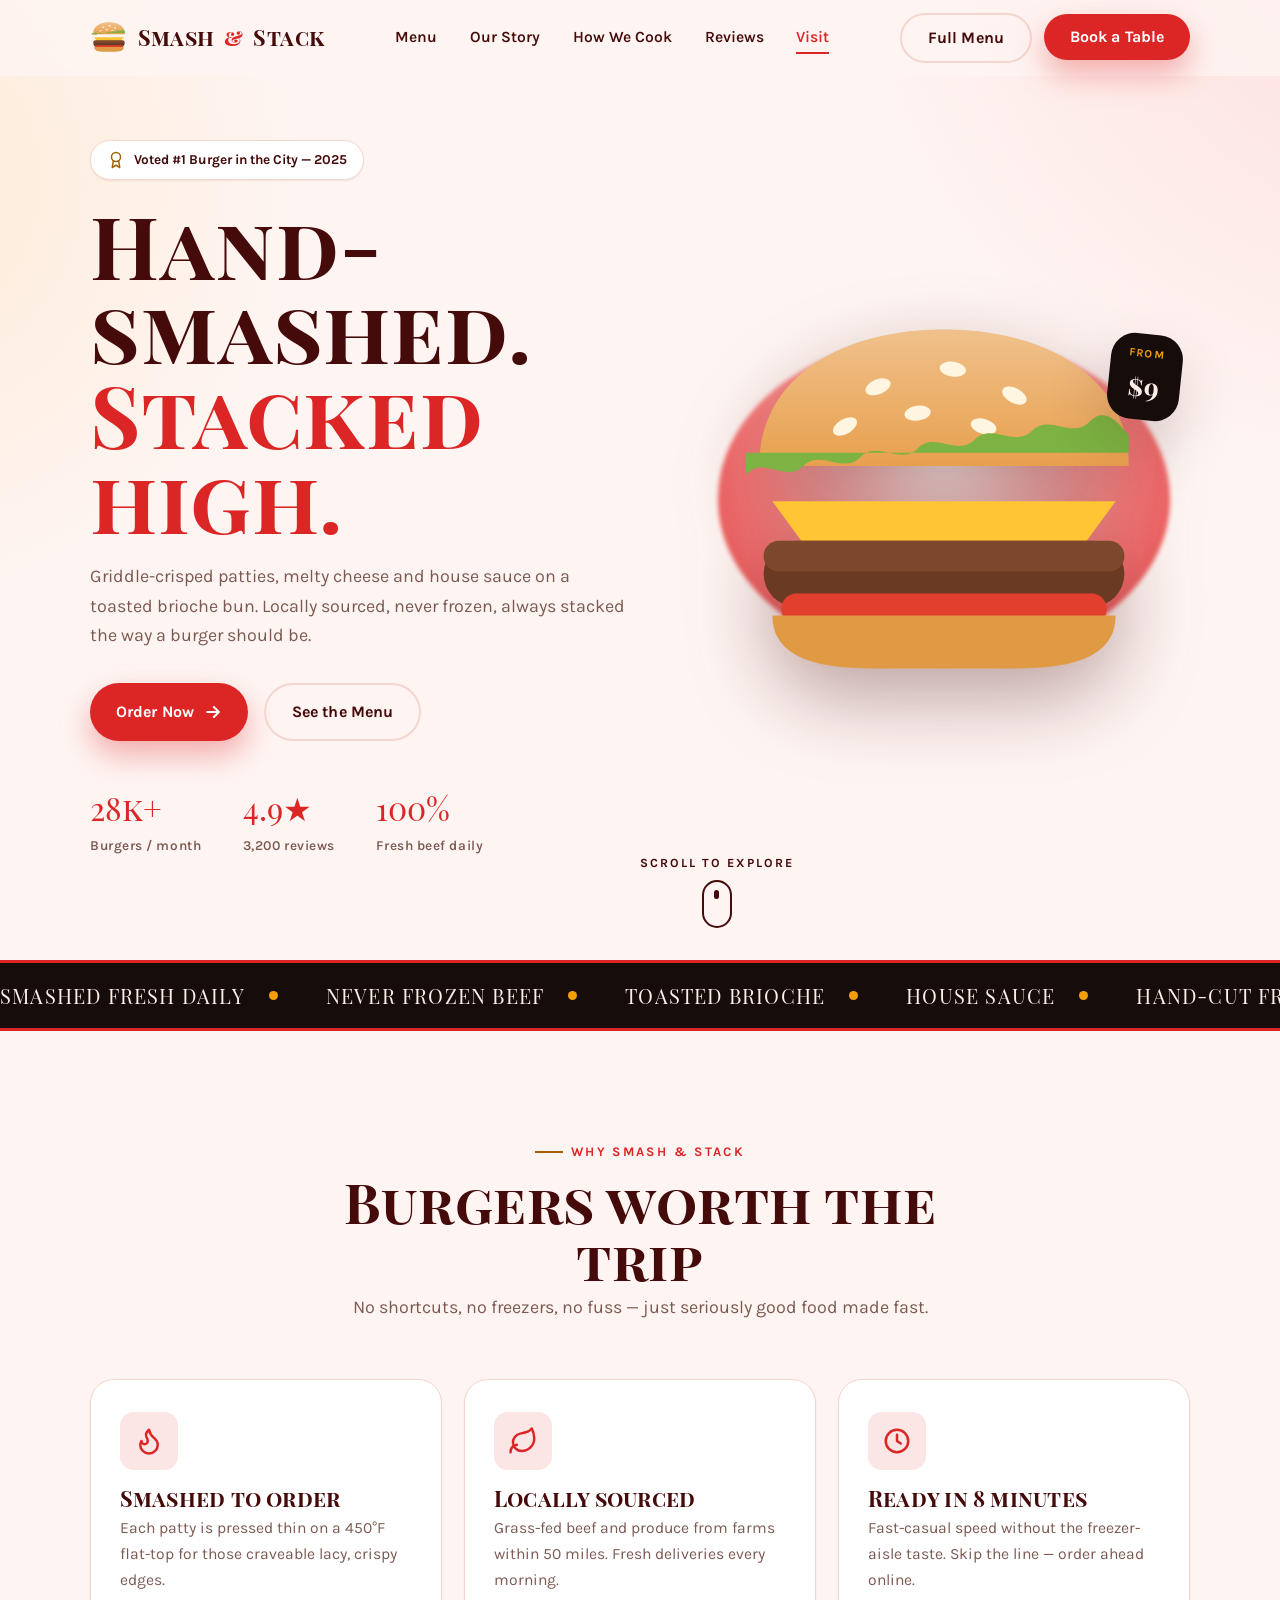
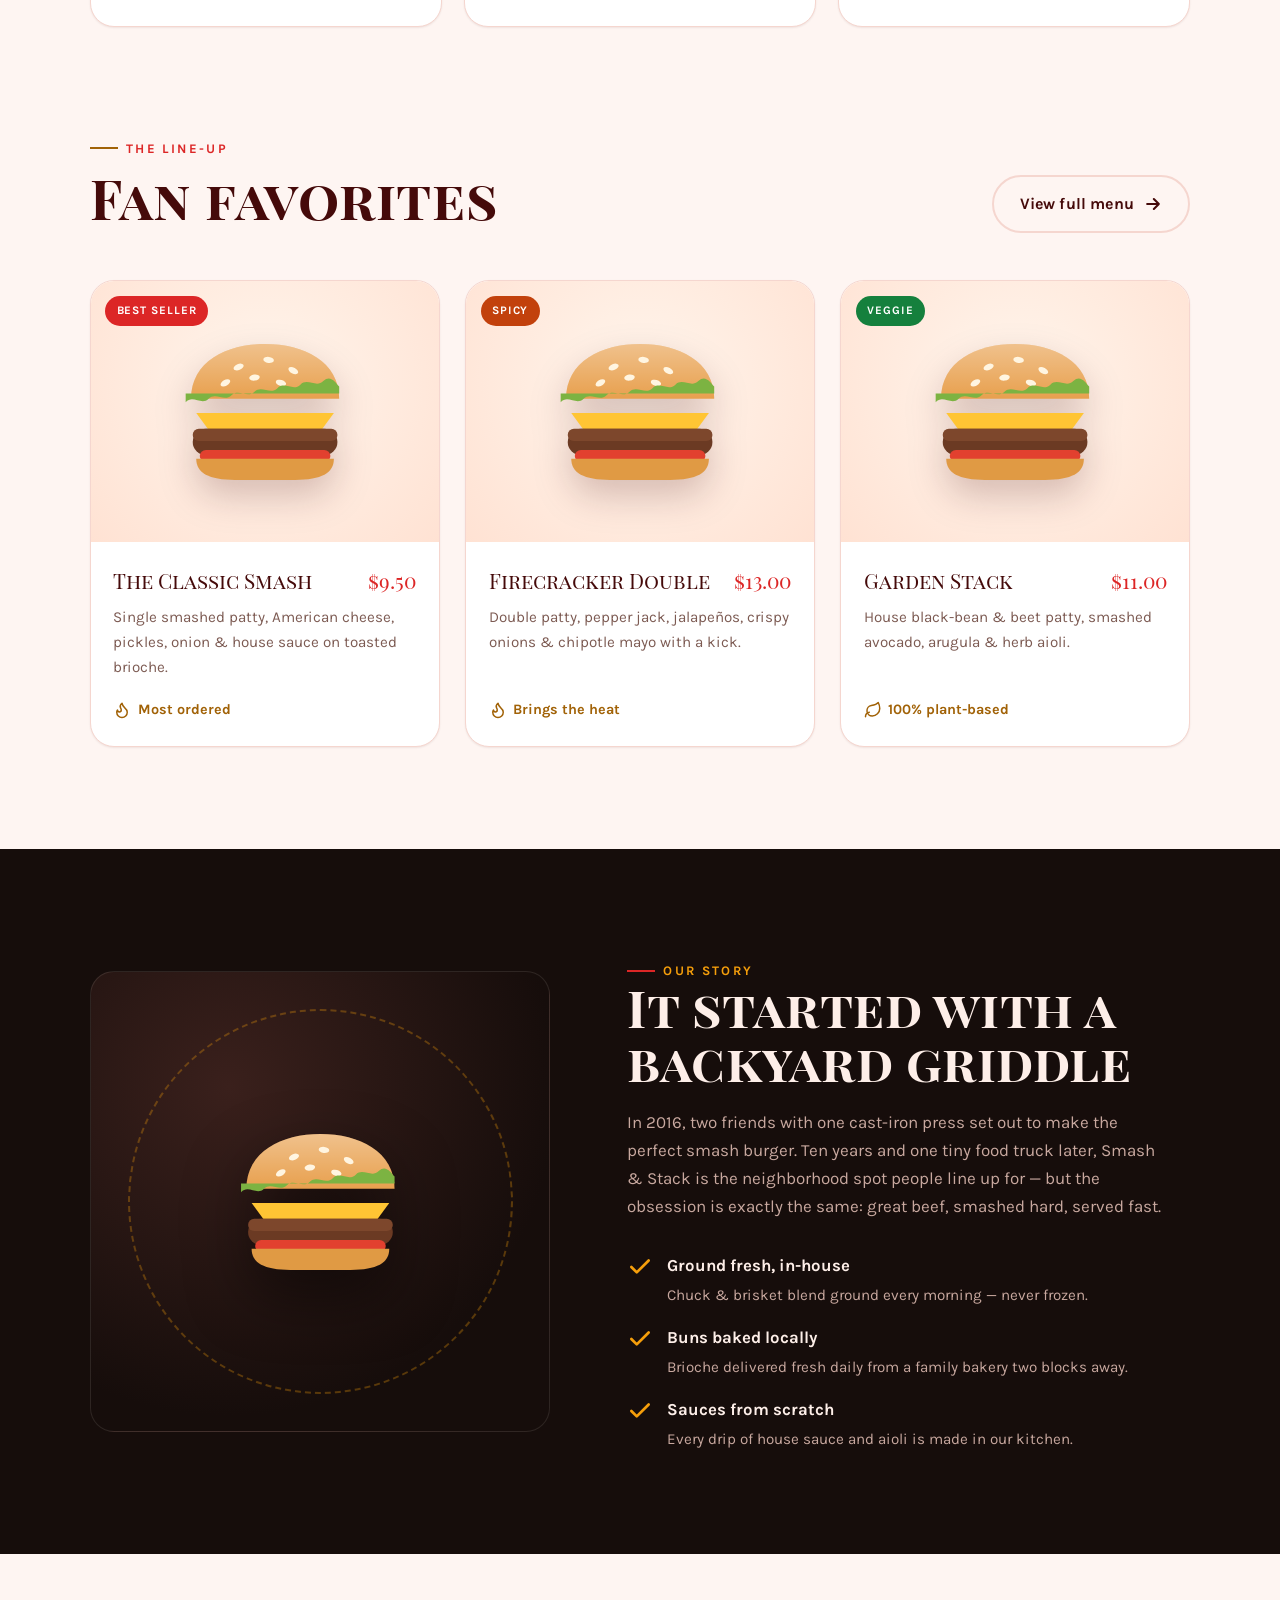
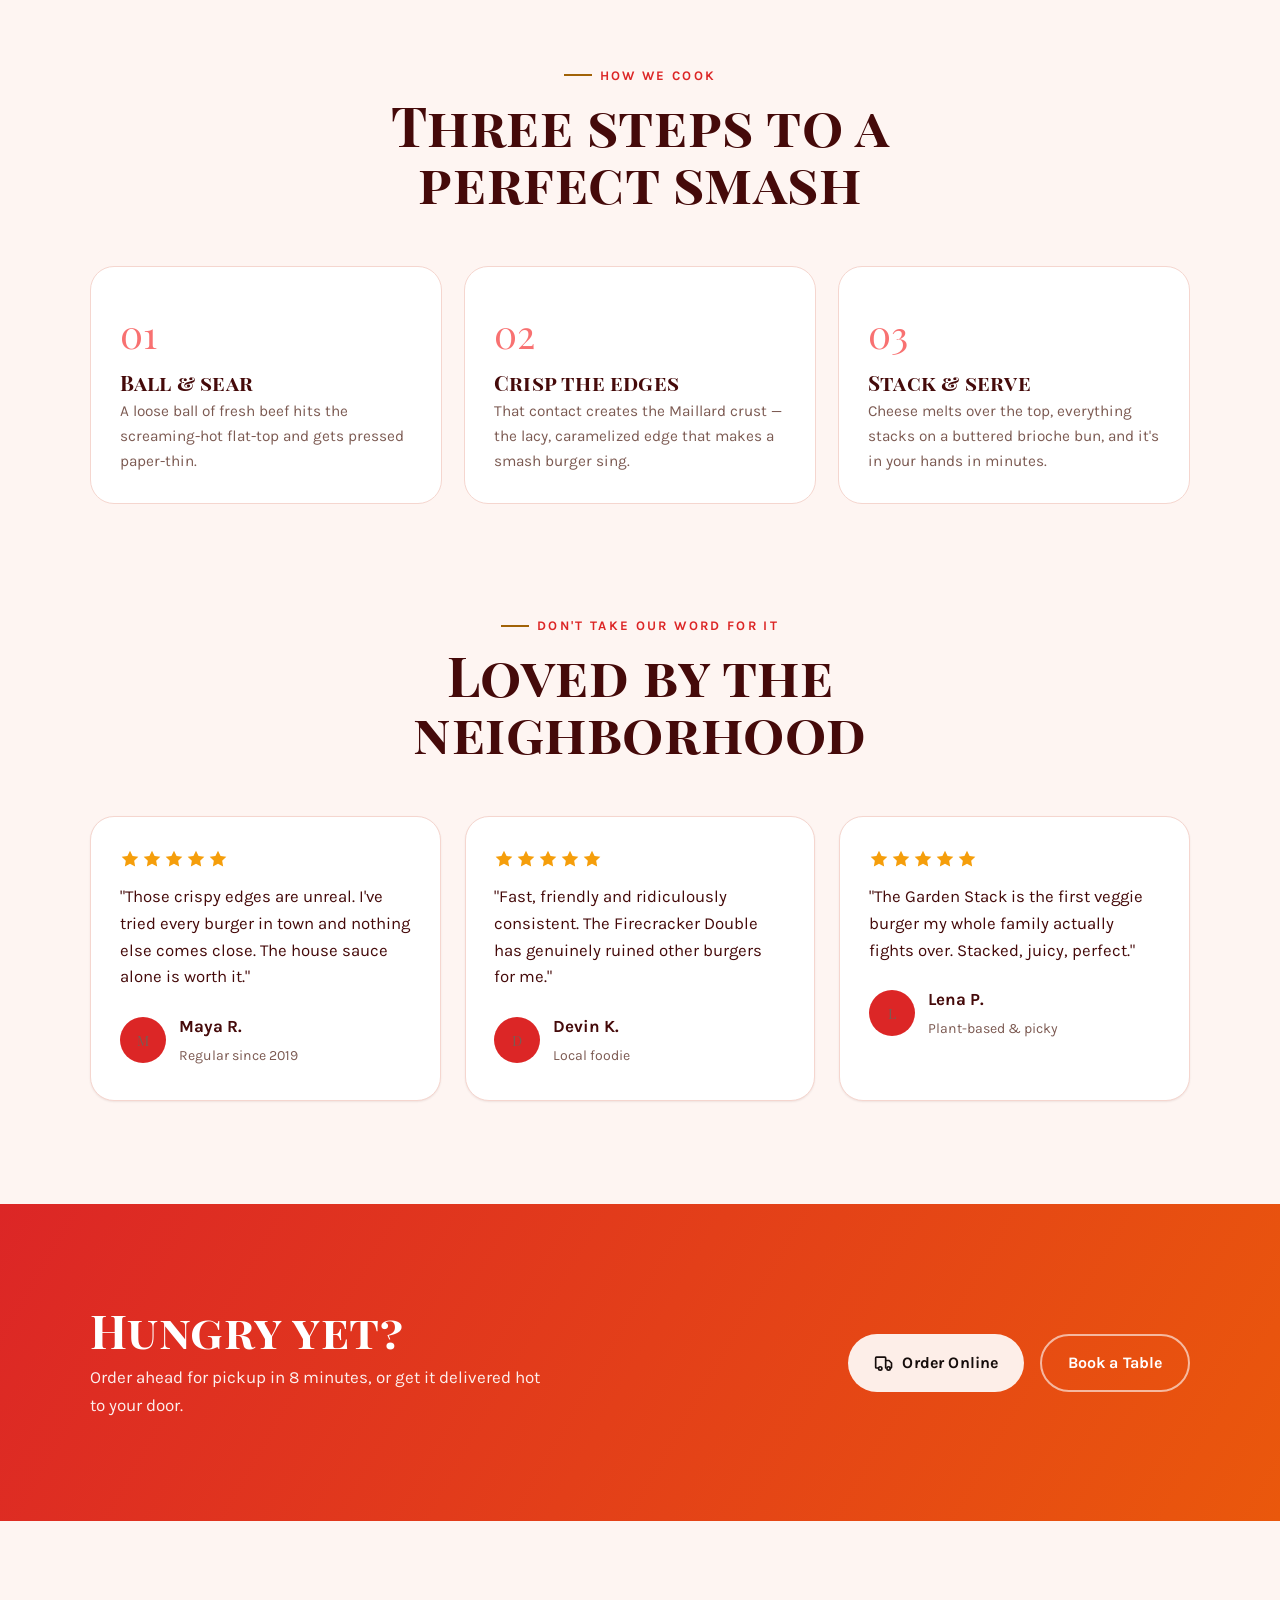
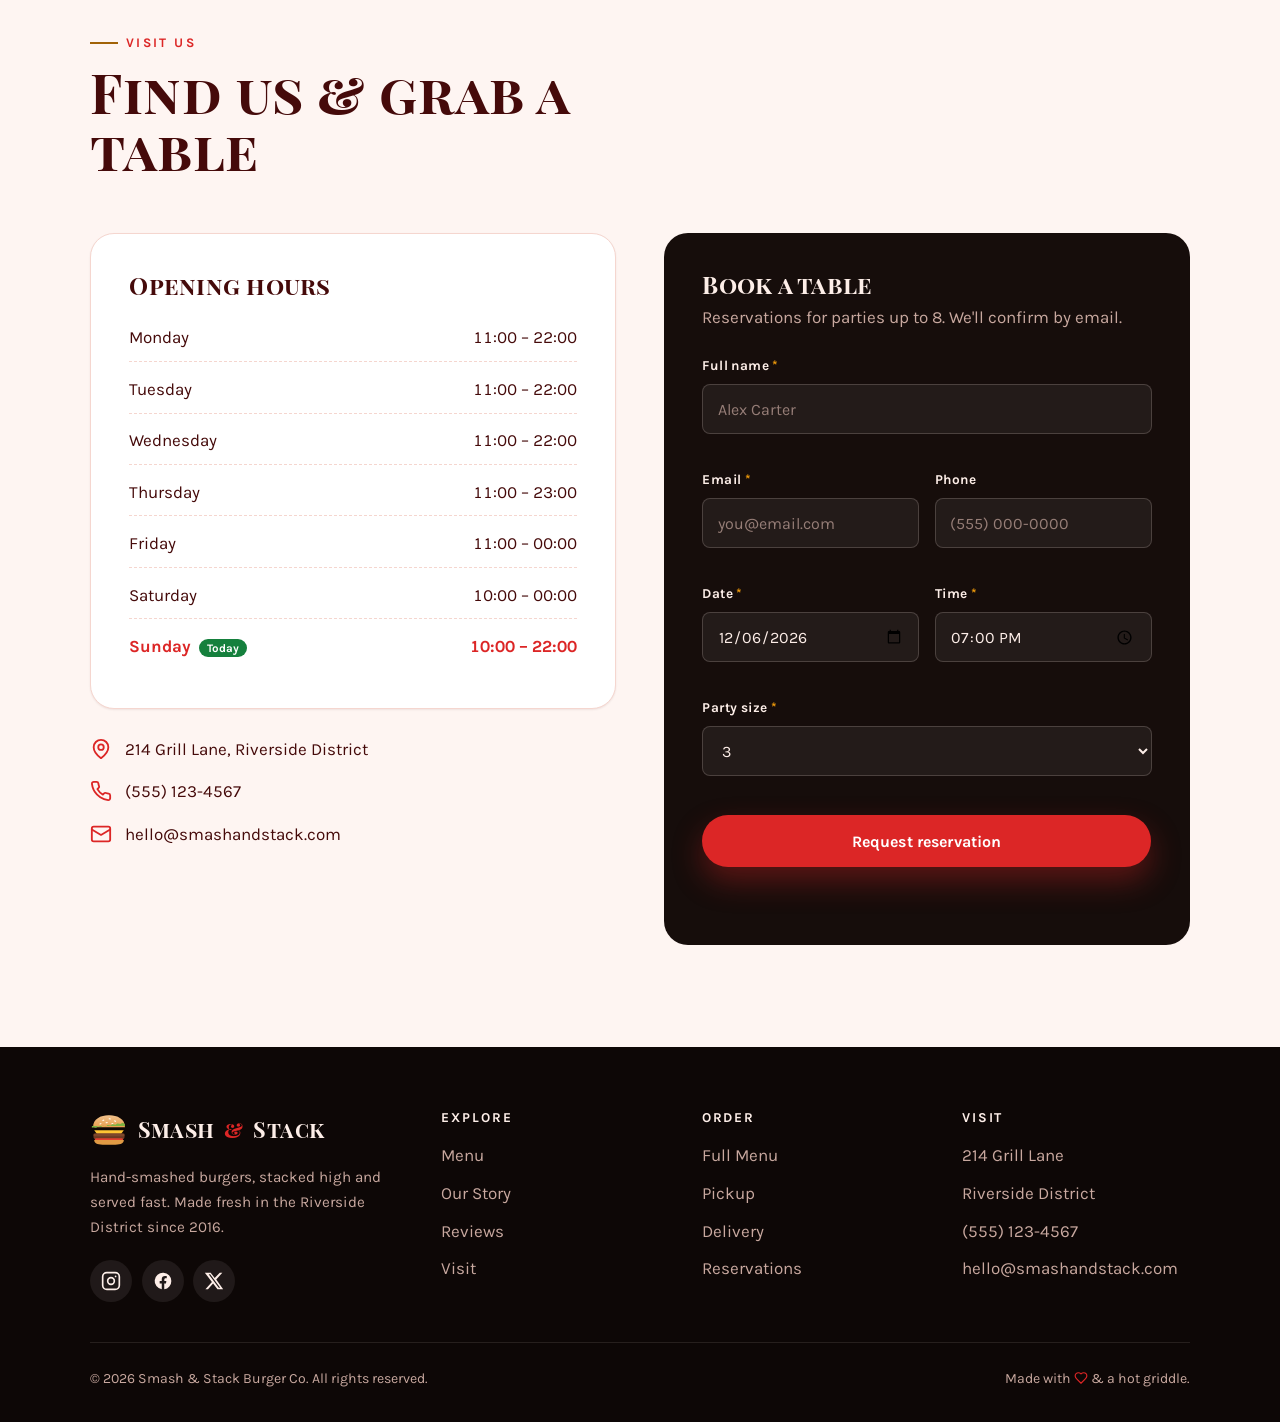
==== commit 2bd7e67d: "deploy: f305746541c2c0424575d9a53dfde0a189c2457e" ====
--- a/index.html
+++ b/index.html
@@ -17,6 +17,8 @@
 </head>
 <body>
   <a href="#main" class="btn btn-primary" style="position:absolute;left:-999px;top:0;z-index:200" onfocus="this.style.left='1rem';this.style.top='0.5rem'" onblur="this.style.left='-999px'">Skip to content</a>
+
+  <div class="scroll-progress" id="progress" aria-hidden="true"></div>
 
   <!-- ============================ SVG SPRITE ========================== -->
   <svg width="0" height="0" style="position:absolute" aria-hidden="true" focusable="false">
@@ -126,6 +128,11 @@
           <div class="price-tag" aria-hidden="true"><small>FROM</small><b>$9</b></div>
         </div>
       </div>
+
+      <a href="#discover" class="scroll-cue" id="scrollCue" aria-label="Scroll to explore">
+        <span>Scroll to explore</span>
+        <span class="scroll-cue__dot" aria-hidden="true"></span>
+      </a>
     </section>
 
     <!-- =========================== MARQUEE ========================== -->
@@ -137,7 +144,7 @@
     </div>
 
     <!-- =========================== FEATURES ========================= -->
-    <section class="section">
+    <section class="section" id="discover">
       <div class="container">
         <div class="section-head center reveal">
           <span class="eyebrow">Why Smash &amp; Stack</span>
--- a/css/styles.css
+++ b/css/styles.css
@@ -306,8 +306,11 @@
 /* ------------------------------- Hero ----------------------------------- */
 .hero {
   position: relative;
+  display: flex;
+  align-items: center;
+  min-height: calc(100svh - var(--nav-h));
   padding-top: clamp(2rem, 6vw, 4rem);
-  padding-bottom: clamp(3rem, 7vw, 5.5rem);
+  padding-bottom: clamp(5rem, 8vw, 7rem);
   overflow: hidden;
 }
 .hero__grid {
@@ -966,6 +969,101 @@
   .hero__actions .btn { flex: 1; }
 }
 
+/* ------------------------- Intro / scroll FX ---------------------------- */
+
+/* Scroll progress bar (top of viewport, above nav) */
+.scroll-progress {
+  position: fixed;
+  top: 0;
+  left: 0;
+  right: 0;
+  height: 4px;
+  z-index: 200;
+  background: linear-gradient(90deg, var(--color-primary), var(--color-accent-bright));
+  transform: scaleX(0);
+  transform-origin: 0 50%;
+  will-change: transform;
+}
+
+/* Hero entrance — elements rise/pop in on load.
+   animation-fill-mode: both keeps them at the final (visible) frame, so
+   prefers-reduced-motion (which zeroes the duration) leaves them visible. */
+@keyframes riseIn {
+  from { opacity: 0; transform: translateY(26px); }
+  to   { opacity: 1; transform: none; }
+}
+@keyframes popIn {
+  from { opacity: 0; transform: scale(0.9) rotate(-5deg); }
+  to   { opacity: 1; transform: none; }
+}
+
+.hero__badge   { animation: riseIn 0.6s var(--ease) both; }
+.hero h1       { animation: riseIn 0.7s var(--ease) 0.12s both; }
+.hero p.lead   { animation: riseIn 0.7s var(--ease) 0.26s both; }
+.hero__actions { animation: riseIn 0.7s var(--ease) 0.4s both; }
+.hero__stats   { animation: riseIn 0.7s var(--ease) 0.54s both; }
+.hero__art     { animation: popIn 0.9s var(--ease) 0.2s both; }
+
+/* Scroll-to-explore cue */
+.scroll-cue {
+  position: absolute;
+  left: 50%;
+  bottom: clamp(1.2rem, 3vw, 2rem);
+  transform: translateX(-50%);
+  display: inline-flex;
+  flex-direction: column;
+  align-items: center;
+  gap: 0.4rem;
+  color: var(--color-foreground);
+  font-weight: 700;
+  font-size: 0.78rem;
+  letter-spacing: 0.16em;
+  text-transform: uppercase;
+  opacity: 0;
+  animation: riseIn 0.6s var(--ease) 0.9s both;
+  transition: opacity 0.4s var(--ease), transform 0.4s var(--ease);
+  z-index: 5;
+}
+.scroll-cue:hover { color: var(--color-primary); }
+.scroll-cue__dot {
+  width: 30px;
+  height: 48px;
+  border: 2px solid currentColor;
+  border-radius: var(--radius-pill);
+  display: grid;
+  justify-items: center;
+  padding-top: 8px;
+}
+.scroll-cue__dot::before {
+  content: "";
+  width: 5px;
+  height: 9px;
+  border-radius: var(--radius-pill);
+  background: currentColor;
+  animation: cueScroll 1.6s var(--ease) infinite;
+}
+@keyframes cueScroll {
+  0%   { transform: translateY(0); opacity: 1; }
+  70%  { transform: translateY(16px); opacity: 0; }
+  100% { transform: translateY(0); opacity: 0; }
+}
+/* Fades out once the user scrolls past the hero */
+.scroll-cue.hidden {
+  opacity: 0;
+  transform: translateX(-50%) translateY(10px);
+  pointer-events: none;
+}
+
+/* Staggered cascade for grids of reveal items */
+.features__grid .reveal:nth-child(2),
+.menu-grid .reveal:nth-child(2),
+.steps .reveal:nth-child(2),
+.testi-grid .reveal:nth-child(2) { transition-delay: 0.12s; }
+.features__grid .reveal:nth-child(3),
+.menu-grid .reveal:nth-child(3),
+.steps .reveal:nth-child(3),
+.testi-grid .reveal:nth-child(3) { transition-delay: 0.24s; }
+
 /* ------------------------- Reduced motion ------------------------------- */
 @media (prefers-reduced-motion: reduce) {
   *,
@@ -974,7 +1072,9 @@
     animation-duration: 0.001ms !important;
     animation-iteration-count: 1 !important;
     transition-duration: 0.001ms !important;
+    transition-delay: 0s !important;
     scroll-behavior: auto !important;
   }
   .reveal { opacity: 1; transform: none; }
-}
+  .scroll-cue__dot::before { display: none; }
+}
